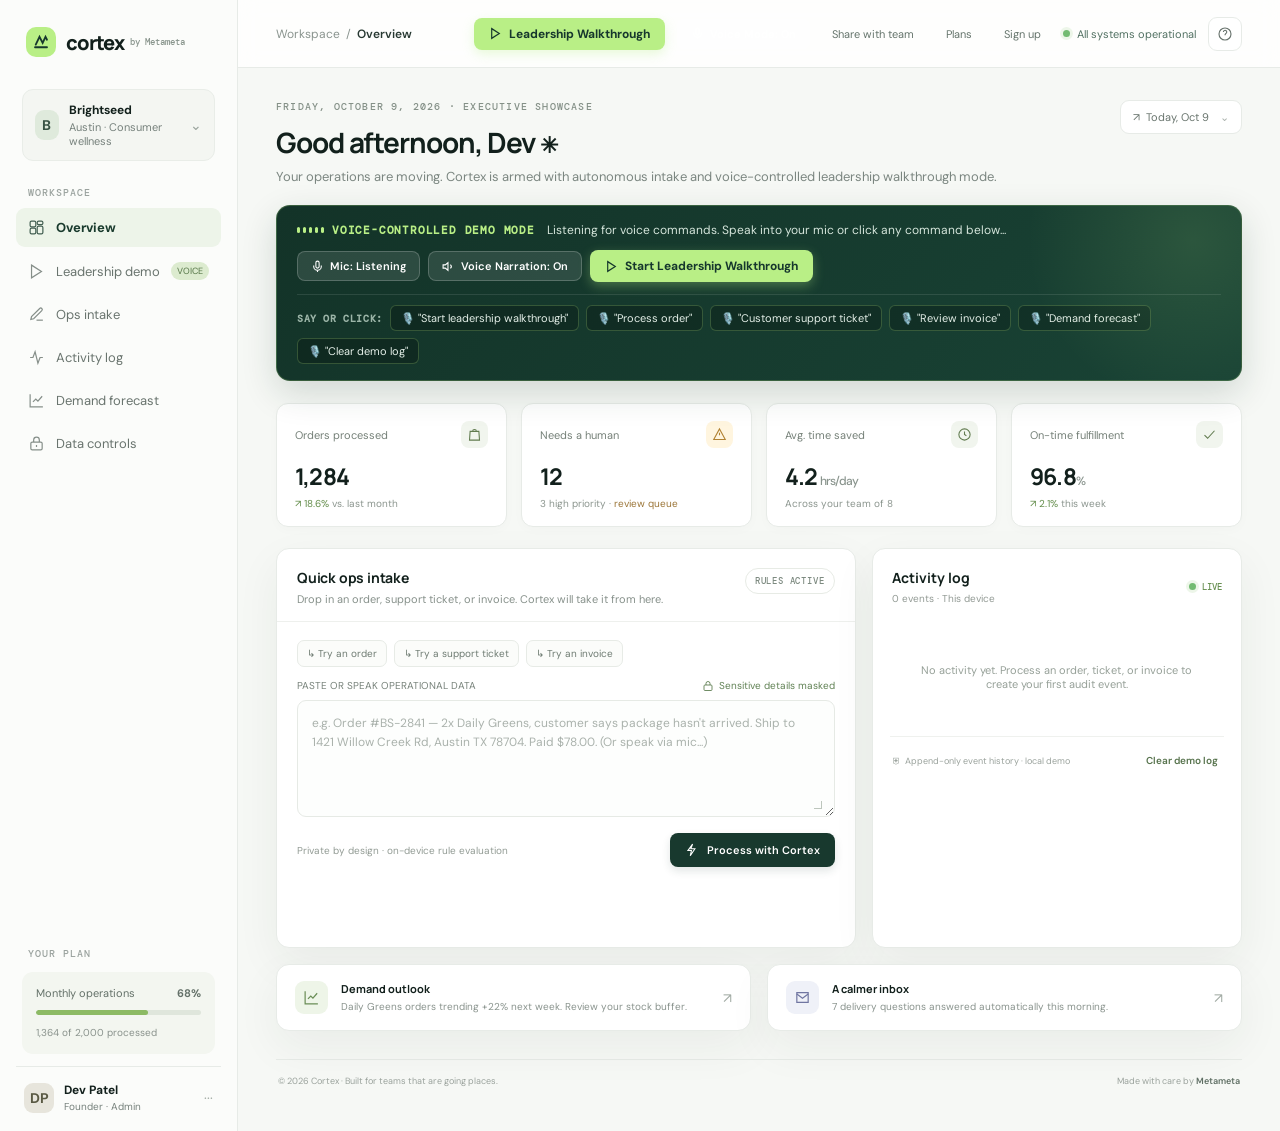
==== index.html @ 4bc5979d "Add voice-controlled demo mode and leadership walkthrough for showcase" ====
<!doctype html>
<html lang="en">
<head>
  <meta charset="utf-8"><meta name="viewport" content="width=device-width,initial-scale=1">
  <meta name="theme-color" content="#f5f7f4"><meta name="description" content="Cortex gives lean D2C teams a calmer way to triage orders and keep operations moving with autonomous AI triage and voice control.">
  <title>Cortex — Operations, in control</title>
  <style>
    @import url('https://fonts.googleapis.com/css2?family=DM+Mono:wght@400;500;600&family=DM+Sans:wght@400;500;600;700&family=Manrope:wght@400;500;600;700;800&display=swap');
    :root{--ink:#12201c;--muted:#76817c;--line:#e7ebe7;--paper:#f6f8f5;--white:#fff;--green:#b9ef86;--deep:#16372d;--mint:#e9f5e2;--amber:#fff3d7;--red:#fde7e4;--shadow:0 16px 45px rgba(29,52,40,.06)}
    *{box-sizing:border-box}body{margin:0;background:var(--paper);color:var(--ink);font-family:'DM Sans',sans-serif;font-size:14px}button,textarea,select,input{font:inherit}button{cursor:pointer}.shell{min-height:100vh;display:grid;grid-template-columns:238px 1fr}.sidebar{background:#fbfcfa;border-right:1px solid var(--line);padding:25px 16px 18px;display:flex;flex-direction:column}.brand{display:flex;align-items:center;gap:10px;padding:2px 10px 32px;font:800 20px Manrope,sans-serif;letter-spacing:-1px}.logo{width:30px;height:30px;border-radius:10px;background:var(--green);display:grid;place-items:center;color:var(--deep)}.logo svg{width:18px}.workspace{margin:0 6px 25px;padding:12px;background:#f4f6f2;border:1px solid #e9ede8;border-radius:11px;display:flex;gap:10px;align-items:center}.avatar{width:30px;height:30px;border-radius:9px;background:#dfeadc;color:#385344;display:grid;place-items:center;font-weight:700}.ws-name{font-weight:700;font-size:12px}.ws-sub{font-size:11px;color:var(--muted);margin-top:2px}.navlabel{font:500 10px 'DM Mono',monospace;letter-spacing:1px;color:#9aa29e;padding:0 12px;margin:0 0 9px}.nav{display:grid;gap:4px}.nav button{border:0;background:transparent;text-align:left;padding:11px 12px;border-radius:9px;color:#69746e;font-size:13px;display:flex;align-items:center;gap:11px;width:100%}.nav button:hover{background:#f3f7f0;color:#1e3d30}.nav button.active{background:#edf4e9;color:#193a2d;font-weight:700}.nav svg{width:17px;height:17px;opacity:.8}.sidebar-bottom{margin-top:auto}.usage{margin:12px 6px;padding:14px;background:#f3f6f0;border-radius:11px}.usage-top{display:flex;justify-content:space-between;font-size:11px;color:#647169}.meter{height:5px;background:#dfe6dc;border-radius:8px;margin:10px 0 7px;overflow:hidden}.meter i{display:block;width:68%;height:100%;background:#8cba64;border-radius:8px}.usage small{font-size:10px;color:#89928c}.profile{border-top:1px solid var(--line);padding:15px 8px 0;display:flex;gap:10px;align-items:center}.profile .avatar{background:#e7e5dc;color:#595943}.profile-name{font-size:12px;font-weight:700}.profile-role{font-size:10px;color:var(--muted);margin-top:2px}.main{min-width:0}.topbar{height:68px;background:rgba(255,255,255,.82);border-bottom:1px solid var(--line);display:flex;align-items:center;justify-content:space-between;padding:0 38px;position:sticky;top:0;z-index:20;backdrop-filter:blur(10px)}.crumb{font-size:12px;color:#8a948e}.crumb b{color:#283932;font-weight:600}.top-right{display:flex;align-items:center;gap:12px}.status{font-size:11px;color:#527162;display:flex;align-items:center;gap:7px}.dot{width:7px;height:7px;border-radius:10px;background:#73bb72;box-shadow:0 0 0 3px #edf6e9}.icon-btn{width:34px;height:34px;border:1px solid var(--line);border-radius:9px;background:#fff;color:#68736d;display:grid;place-items:center;padding:0}.icon-btn svg{width:16px}.content{max-width:1360px;margin:0 auto;padding:32px 38px 44px}.welcome{display:flex;align-items:flex-start;justify-content:space-between;gap:20px;margin-bottom:20px}.eyebrow{font:500 10px 'DM Mono',monospace;color:#849087;letter-spacing:1.2px;text-transform:uppercase;margin-bottom:10px}.welcome h1{font:700 28px Manrope,sans-serif;letter-spacing:-1.1px;margin:0 0 7px}.welcome p{color:#7b8680;margin:0;font-size:13px}.date-chip{background:white;border:1px solid var(--line);border-radius:9px;padding:9px 12px;color:#69756e;font-size:11px;white-space:nowrap}.stats{display:grid;grid-template-columns:repeat(4,1fr);gap:14px;margin-bottom:21px}.stat{padding:17px 18px 16px;background:white;border:1px solid var(--line);border-radius:12px;box-shadow:0 3px 12px rgba(28,49,37,.02);transition:all .3s}.stat-head{display:flex;justify-content:space-between;align-items:center;color:#758078;font-size:11px}.stat-icon{width:27px;height:27px;border-radius:8px;background:#f1f5ee;color:#617b4f;display:grid;place-items:center}.stat-icon svg{width:15px}.stat-value{font:700 23px Manrope,sans-serif;letter-spacing:-.8px;margin:12px 0 5px}.stat-note{font-size:10px;color:#8b958e}.up{color:#628c49}.workgrid{display:grid;grid-template-columns:minmax(0,1.22fr) minmax(320px,.78fr);gap:16px}.card{background:#fff;border:1px solid var(--line);border-radius:13px;box-shadow:var(--shadow);transition:all .3s}.card-head{padding:19px 20px 15px;display:flex;align-items:flex-start;justify-content:space-between;border-bottom:1px solid #eef0ed}.card-title{font:700 14px Manrope,sans-serif;letter-spacing:-.2px}.card-sub{font-size:11px;color:#87918b;margin-top:5px}.label{font:500 9px 'DM Mono',monospace;letter-spacing:.8px;color:#7d8a80;border:1px solid #e7ebe5;border-radius:20px;padding:6px 9px;text-transform:uppercase}.intake{padding:18px 20px 20px}.samples{display:flex;gap:7px;flex-wrap:wrap;margin-bottom:12px}.sample{border:1px solid #e7ebe6;background:#fbfcfa;border-radius:7px;padding:6px 9px;color:#6e7b72;font-size:10px;transition:all .15s}.sample:hover{border-color:#aac393;color:#31503a}.fieldtop{display:flex;justify-content:space-between;align-items:center;color:#77827a;font-size:10px;margin-bottom:8px}.privacy{display:flex;align-items:center;gap:5px;color:#608154}.privacy svg{width:12px}.textarea-wrap{position:relative}.textarea-wrap:after{content:'';position:absolute;bottom:12px;right:13px;width:7px;height:7px;border-right:1.5px solid #bdc6bd;border-bottom:1.5px solid #bdc6bd}.input{width:100%;resize:vertical;min-height:117px;border:1px solid #e6eae5;border-radius:9px;padding:13px 14px;line-height:1.6;font-size:12px;color:#314039;background:#fdfefd;outline:none}.input:focus{border-color:#9dbc84;box-shadow:0 0 0 3px rgba(174,207,145,.18)}.input::placeholder{color:#aab2ac}.actionrow{display:flex;align-items:center;justify-content:space-between;margin-top:12px;gap:10px;flex-wrap:wrap}.hint{font-size:10px;color:#929b94}.run{border:0;background:#18392e;color:white;padding:10px 15px;border-radius:8px;font-weight:600;font-size:11px;display:flex;align-items:center;gap:8px;box-shadow:0 4px 9px #18392e20;transition:all .15s}.run:hover{background:#245340;transform:translateY(-1px)}.run svg{width:14px}.result{border-top:1px solid #edf0ec;background:#fbfcfa;padding:15px 20px 18px;display:none}.result.show{display:block;animation:appear .2s ease}@keyframes appear{from{opacity:0;transform:translateY(3px)}to{opacity:1;transform:none}}.resulttop{display:flex;justify-content:space-between;align-items:center;margin-bottom:11px}.resultlabel{font:500 9px 'DM Mono',monospace;text-transform:uppercase;letter-spacing:1px;color:#78857b}.confidence{font-size:9px;color:#77847a}.confbar{display:inline-block;width:43px;height:4px;border-radius:4px;background:linear-gradient(90deg,#88bc65 90%,#e6ece2 90%);vertical-align:middle;margin-left:5px}.resultbox{border:1px solid #e4ebdf;background:white;border-radius:9px;padding:13px}.resultmain{display:flex;gap:9px;align-items:flex-start}.resulticon{width:27px;height:27px;flex:none;border-radius:8px;background:var(--mint);color:#507744;display:grid;place-items:center}.resulticon svg{width:15px}.resultname{font-size:12px;font-weight:700}.resultmeta{font-size:10px;color:#89928b;margin-top:3px}.next{font-size:11px;color:#3a4940;line-height:1.55;margin:11px 0 0;padding-top:10px;border-top:1px solid #eef0ec}.next b{color:#27382e}.redact{font:9px 'DM Mono',monospace;color:#758178;background:#f3f6f1;padding:4px 7px;border-radius:5px;margin-left:auto}.feed{min-height:400px}.feedtop{padding:19px 19px 13px;display:flex;align-items:center;justify-content:space-between}.feedtitle{font:700 14px Manrope,sans-serif}.feedmeta{font-size:10px;color:#929a94;margin-top:5px}.live{font:500 9px 'DM Mono',monospace;color:#699052;display:flex;align-items:center;gap:6px}.feedlist{padding:0 17px}.event{padding:13px 2px;display:flex;gap:11px;border-top:1px solid #eff1ee;align-items:flex-start}.event-ico{width:28px;height:28px;flex:none;display:grid;place-items:center;border-radius:8px;background:#f2f5ef;color:#697f5d}.event-ico svg{width:14px}.event-body{min-width:0;flex:1}.event-line{display:flex;justify-content:space-between;gap:8px}.event-name{font-size:11px;font-weight:600;color:#334139;white-space:nowrap;overflow:hidden;text-overflow:ellipsis}.event-time{font:9px 'DM Mono',monospace;color:#a0a8a1;white-space:nowrap}.event-detail{font-size:10px;color:#8a948d;margin-top:4px;line-height:1.45}.event-tag{display:inline-block;margin-top:6px;font:9px 'DM Mono',monospace;color:#63805a;background:#eef5e9;padding:4px 6px;border-radius:4px}.feedfoot{display:flex;justify-content:space-between;align-items:center;border-top:1px solid #eff1ee;margin:0 17px;padding:13px 2px;color:#9aa29c;font-size:9px}.viewall{border:0;background:none;color:#57734d;font-size:10px;font-weight:600;padding:4px}.empty{text-align:center;padding:45px 18px;color:#96a098;font-size:11px}.bottomrow{display:grid;grid-template-columns:1fr 1fr;gap:16px;margin-top:16px}.mini-card{padding:16px 18px;display:flex;align-items:center;gap:13px}.mini-icon{width:33px;height:33px;border-radius:9px;background:#eef5e8;color:#6a8d56;display:grid;place-items:center;flex:none}.mini-icon svg{width:17px}.mini-title{font:700 11px Manrope,sans-serif}.mini-desc{font-size:10px;color:#89938d;margin-top:4px;line-height:1.4}.mini-arrow{margin-left:auto;color:#a1aaa3}.mini-arrow svg{width:15px}.footer{margin-top:28px;border-top:1px solid #e7ebe7;padding:15px 2px 0;display:flex;justify-content:space-between;color:#9aa29c;font-size:9px}.footer strong{color:#5f6f64;font-weight:600}.toast{position:fixed;bottom:22px;right:24px;background:#17392e;color:white;padding:12px 16px;border-radius:9px;font-size:11px;box-shadow:0 9px 30px #172c2440;opacity:0;transform:translateY(8px);transition:.2s;pointer-events:none;z-index:99}.toast.on{opacity:1;transform:translateY(0)}
    .event-submitted{font-size:10px;color:#68766d;margin-top:5px;line-height:1.45;overflow-wrap:anywhere}.event-detail{margin-top:3px}
    
    /* Voice Mode & Leadership Walkthrough Styles */
    .voice-bar{background:linear-gradient(135deg,#133328 0%,#194335 100%);color:#fff;border-radius:14px;padding:16px 20px;margin-bottom:22px;display:flex;flex-direction:column;gap:12px;box-shadow:0 12px 35px rgba(19,51,40,.16);border:1px solid rgba(185,239,134,.22);position:relative;overflow:hidden}
    .voice-bar:after{content:'';position:absolute;top:0;right:0;width:240px;height:100%;background:radial-gradient(circle at 80% 20%,rgba(185,239,134,.12),transparent 70%);pointer-events:none}
    .voice-bar-top{display:flex;align-items:center;justify-content:space-between;flex-wrap:wrap;gap:12px}
    .voice-tag{display:inline-flex;align-items:center;gap:8px;font:700 11px 'DM Mono',monospace;letter-spacing:.8px;text-transform:uppercase;color:var(--green)}
    .voice-wave{display:inline-flex;align-items:center;gap:3px;height:16px}
    .voice-wave span{display:block;width:3px;height:6px;background:var(--green);border-radius:3px;transition:height .15s ease}
    .voice-wave.active span{animation:waveAnim .8s ease-in-out infinite alternate}
    .voice-wave.active span:nth-child(2){animation-delay:.15s}
    .voice-wave.active span:nth-child(3){animation-delay:.3s}
    .voice-wave.active span:nth-child(4){animation-delay:.45s}
    .voice-wave.active span:nth-child(5){animation-delay:.6s}
    @keyframes waveAnim{0%{height:4px}100%{height:16px}}
    .voice-status-line{font-size:12px;color:#d5e5db;display:flex;align-items:center;gap:10px}
    .voice-actions{display:flex;align-items:center;gap:8px;flex-wrap:wrap}
    .voice-btn{background:rgba(255,255,255,.11);color:#fff;border:1px solid rgba(255,255,255,.2);padding:7px 13px;border-radius:8px;font-size:11px;font-weight:600;display:inline-flex;align-items:center;gap:6px;transition:all .2s}
    .voice-btn:hover{background:rgba(255,255,255,.2)}
    .voice-btn.active{background:var(--green);color:var(--deep);border-color:var(--green);font-weight:700}
    .voice-btn-primary{background:var(--green);color:var(--deep);border:0;padding:8px 15px;border-radius:8px;font-size:12px;font-weight:700;display:inline-flex;align-items:center;gap:7px;box-shadow:0 4px 12px rgba(185,239,134,.32);transition:all .15s}
    .voice-btn-primary:hover{background:#a9e771;transform:translateY(-1px)}
    .voice-chips-row{display:flex;align-items:center;gap:7px;flex-wrap:wrap;padding-top:10px;border-top:1px solid rgba(255,255,255,.1)}
    .voice-chips-label{font:600 10px 'DM Mono',monospace;color:#9cb5a8;letter-spacing:.6px;text-transform:uppercase}
    .voice-chip{background:rgba(0,0,0,.22);border:1px solid rgba(185,239,134,.22);color:#e4efe8;font-size:11px;padding:5px 10px;border-radius:6px;display:inline-flex;align-items:center;gap:5px;transition:all .15s}
    .voice-chip:hover{background:rgba(185,239,134,.16);border-color:var(--green);color:#fff;transform:translateY(-1px)}
    
    /* Walkthrough HUD / Tour Player */
    .walkthrough-hud{position:fixed;top:18px;left:50%;transform:translateX(-50%);width:min(940px,calc(100vw - 32px));background:rgba(20,50,40,.96);backdrop-filter:blur(16px);color:white;border-radius:16px;border:1px solid rgba(185,239,134,.35);box-shadow:0 22px 65px rgba(10,28,22,.5);z-index:120;padding:16px 22px;display:none;animation:slideDown .28s cubic-bezier(.16,1,.3,1)}
    .walkthrough-hud.show{display:block}
    @keyframes slideDown{from{opacity:0;transform:translate(-50%,-16px)}to{opacity:1;transform:translate(-50%,0)}}
    .hud-top{display:flex;align-items:center;justify-content:space-between;gap:12px;margin-bottom:12px}
    .hud-title{font:800 14px Manrope,sans-serif;letter-spacing:-.3px;display:flex;align-items:center;gap:9px}
    .hud-pill{font:700 9px 'DM Mono',monospace;background:var(--green);color:var(--deep);padding:3px 8px;border-radius:12px;letter-spacing:.5px}
    .hud-steps{display:flex;gap:6px;align-items:center}
    .hud-step-dot{width:25px;height:25px;border-radius:50%;background:rgba(255,255,255,.12);color:#c4d4ca;font:700 10px 'DM Mono',monospace;display:grid;place-items:center;border:1px solid transparent;transition:all .2s}
    .hud-step-dot.active{background:var(--green);color:var(--deep);box-shadow:0 0 10px rgba(185,239,134,.6)}
    .hud-step-dot.done{background:rgba(185,239,134,.25);color:var(--green)}
    .hud-caption-box{background:rgba(0,0,0,.26);border:1px solid rgba(255,255,255,.1);border-radius:10px;padding:12px 16px;margin-bottom:12px}
    .hud-step-name{font:700 11px 'DM Mono',monospace;color:var(--green);margin-bottom:5px;text-transform:uppercase;letter-spacing:.7px}
    .hud-caption-text{font-size:13px;line-height:1.6;color:#f2f7f3}
    .hud-bottom{display:flex;align-items:center;justify-content:space-between;gap:12px;flex-wrap:wrap}
    .hud-controls{display:flex;gap:8px}
    .highlight-pulse{outline:3px solid #88bc65 !important;box-shadow:0 0 25px rgba(136,188,101,.48) !important;transform:scale(1.008);transition:all .3s ease}

    @media(max-width:1000px){.shell{grid-template-columns:205px 1fr}.content{padding:28px 23px}.topbar{padding:0 23px}.workgrid{grid-template-columns:1fr}.feed{min-height:0}.feedlist{display:grid;grid-template-columns:1fr 1fr}.event:nth-child(2){border-top:1px solid #eff1ee}.stats{grid-template-columns:repeat(2,1fr)}}
    @media(max-width:680px){.shell{display:block}.sidebar{height:58px;position:sticky;top:0;z-index:15;padding:0 16px;flex-direction:row;align-items:center;border-right:0;border-bottom:1px solid var(--line)}.brand{padding:0;font-size:18px}.logo{width:27px;height:27px}.workspace,.navlabel,.nav,.sidebar-bottom{display:none}.topbar{height:auto;min-height:49px;padding:8px 16px;position:static;flex-wrap:wrap;gap:8px}.status{font-size:10px}.content{padding:20px 16px 30px}.welcome{display:block;margin-bottom:18px}.welcome h1{font-size:24px}.date-chip{display:inline-block;margin-top:12px}.stats{gap:9px}.stat{padding:13px}.stat-value{font-size:20px}.workgrid{gap:12px}.card-head{padding:16px}.intake{padding:15px 16px}.result{padding:14px 16px}.feedlist{display:block}.bottomrow{grid-template-columns:1fr;gap:10px}.footer{font-size:8px}.footer span:last-child{display:inline}.voice-actions{width:100%}.voice-btn-primary{width:100%;justify-content:center}.hud-steps{display:none}}
  
    .brand-by{font:500 9px 'DM Mono',monospace;letter-spacing:0;color:#89958d;margin-left:-4px;align-self:center}.navlink{color:#65746b;text-decoration:none;font-size:11px;padding:8px 10px;border-radius:7px}.navlink:hover{background:#f0f4ed;color:#244632}.route-page{min-height:100vh;background:radial-gradient(ellipse at 82% 8%,#e8f3df 0,transparent 33%),var(--paper);padding:26px 22px 40px}.route-nav{max-width:1080px;margin:0 auto;display:flex;align-items:center;justify-content:space-between}.route-logo{font:800 20px Manrope,sans-serif;letter-spacing:-1px;color:#14221c;text-decoration:none;display:flex;align-items:center;gap:9px}.route-logo .logo{width:29px;height:29px}.route-logo small{font:500 9px 'DM Mono',monospace;letter-spacing:0;color:#78847c;margin-left:2px}.route-links{display:flex;align-items:center;gap:7px}.route-wrap{max-width:950px;margin:68px auto 0}.route-kicker{font:500 10px 'DM Mono',monospace;letter-spacing:1.3px;color:#6e8d60;text-transform:uppercase}.route-h1{font:800 clamp(32px,5vw,48px) Manrope,sans-serif;letter-spacing:-2px;line-height:1.08;margin:14px 0 12px}.route-intro{color:#6d7b72;font-size:15px;line-height:1.6;max-width:620px}.price-grid{display:grid;grid-template-columns:minmax(280px,440px) 1fr;gap:22px;align-items:stretch;margin-top:36px}.price-card{background:#fff;border:1px solid #dfe7db;border-radius:16px;padding:25px;box-shadow:0 18px 50px #243d2a0d;position:relative;overflow:hidden}.price-card:before{content:'';position:absolute;top:0;left:0;right:0;height:4px;background:#a9d77c}.price-label{font:500 10px 'DM Mono',monospace;color:#71816e;letter-spacing:1px;text-transform:uppercase}.price-amount{font:800 45px Manrope,sans-serif;letter-spacing:-2.2px;margin:14px 0 1px}.price-amount span{font:500 14px 'DM Sans',sans-serif;color:#78847d;letter-spacing:0}.price-caption{font-size:11px;color:#87938a}.price-cta{display:block;text-align:center;background:#17392e;color:white;text-decoration:none;border-radius:9px;padding:12px 15px;margin-top:20px;font-weight:700;font-size:12px}.price-cta:hover{background:#275540}.feature-list{list-style:none;padding:17px 0 0;margin:17px 0 0;border-top:1px solid #edf0eb;display:grid;gap:12px}.feature-list li{font-size:12px;color:#526158;display:flex;gap:9px;align-items:flex-start}.check{color:#64914e;font-weight:700}.price-side{border:1px solid #e6ebe4;background:#f9fbf7;border-radius:15px;padding:23px;display:flex;flex-direction:column;justify-content:center}.price-side h2{font:700 17px Manrope,sans-serif;margin:0 0 8px}.price-side p{font-size:12px;color:#748178;line-height:1.65;margin:0}.price-side .trust{margin-top:19px;padding-top:16px;border-top:1px solid #e6ece3;font:10px 'DM Mono',monospace;color:#6e8469}.route-foot{max-width:950px;margin:54px auto 0;border-top:1px solid #e4eae2;padding-top:15px;display:flex;justify-content:space-between;font-size:10px;color:#87938b}.signup-wrap{max-width:500px;margin:52px auto 0}.signup-card{background:white;border:1px solid #e2e9df;border-radius:16px;padding:27px;box-shadow:0 18px 50px #243d2a0d}.signup-card h1{font:800 29px Manrope,sans-serif;letter-spacing:-1.3px;margin:11px 0 7px}.signup-copy{font-size:12px;color:#7a867e;line-height:1.55;margin:0 0 20px}.signup-plan{background:#f3f7ef;border:1px solid #e4eddb;padding:11px 13px;border-radius:9px;display:flex;justify-content:space-between;align-items:center;font-size:11px;margin-bottom:18px}.signup-plan strong{font:700 12px Manrope,sans-serif}.form-field{display:grid;gap:6px;margin:12px 0}.form-field label{font-size:10px;color:#617068;font-weight:700}.form-field input{width:100%;height:41px;border:1px solid #dfe6dc;border-radius:8px;padding:0 11px;font:12px 'DM Sans',sans-serif;outline:none}.form-field input:focus{border-color:#9fbd87;box-shadow:0 0 0 3px #eaf4e3}.signup-submit{width:100%;border:0;background:#17392e;color:white;border-radius:9px;padding:12px;font-size:12px;font-weight:700;margin-top:8px}.signup-submit:hover{background:#28543f}.fineprint{font-size:9px;color:#949d96;text-align:center;line-height:1.5;margin:12px 4px 0}.success-box{display:none;border:1px solid #dcebd4;background:#f5faf1;padding:17px;border-radius:11px;margin-top:19px}.success-box.show{display:block}.success-title{font:700 15px Manrope,sans-serif;color:#294b31}.success-copy{font-size:11px;color:#627462;line-height:1.55;margin:7px 0 12px}.success-go{display:inline-block;text-decoration:none;background:#17392e;color:#fff;padding:9px 12px;border-radius:7px;font-size:10px;font-weight:700}.signup-form.hidden{display:none}.signup-back{display:block;text-align:center;color:#6d7c71;font-size:10px;margin-top:15px;text-decoration:none}.route-error{font-size:10px;color:#a33;background:#fff0ed;padding:8px;border-radius:7px;display:none;margin-top:9px}
    @media(max-width:680px){.price-grid{grid-template-columns:1fr}.route-wrap{margin-top:38px}.route-nav{flex-wrap:wrap;gap:14px}.route-links{flex-wrap:wrap}.route-foot{gap:14px;flex-wrap:wrap}.footer span:last-child{display:inline}.topbar{height:auto;min-height:49px;flex-wrap:wrap;gap:5px;padding:8px 17px}.top-right{flex-wrap:wrap;gap:3px}}
   .share-actions{display:flex;align-items:center;gap:12px;flex-wrap:wrap}.share-actions .price-cta{margin-top:12px}.share-actions button{margin-top:12px;padding:12px}.team-grid{display:grid;grid-template-columns:repeat(3,1fr);gap:14px;margin-top:30px}.form-field select{font:12px 'DM Sans',sans-serif;min-height:42px;border:1px solid #dfe6dc;border-radius:8px;background:#fff;padding:10px;color:#314039;width:100%}#teamBrief{min-height:205px;margin-top:12px;line-height:1.6}@media(max-width:680px){.team-grid{grid-template-columns:1fr}}
  </style>
</head>
<body>
<div class="shell">
  <aside class="sidebar">
    <div class="brand"><span class="logo"><svg viewBox="0 0 24 24" fill="none" stroke="currentColor" stroke-width="2.4" stroke-linecap="round"><path d="M5 15.5 10 5l4.2 8.2L18 5l2 4"/><path d="M4 19h16"/></svg></span>cortex<span class="brand-by">by Metameta</span></div>
    <div class="workspace"><div class="avatar">B</div><div><div class="ws-name">Brightseed</div><div class="ws-sub">Austin · Consumer wellness</div></div><span style="margin-left:auto;color:#9aa49d">⌄</span></div>
    <div class="navlabel">WORKSPACE</div>
    <nav class="nav">
      <button class="active" type="button"><svg viewBox="0 0 24 24" fill="none" stroke="currentColor" stroke-width="1.7"><rect x="3" y="3" width="8" height="8" rx="2"/><rect x="13" y="3" width="8" height="5" rx="2"/><rect x="13" y="10" width="8" height="11" rx="2"/><rect x="3" y="13" width="8" height="8" rx="2"/></svg>Overview</button>
      <button type="button" id="sidebarTourBtn"><svg viewBox="0 0 24 24" fill="none" stroke="currentColor" stroke-width="1.7"><polygon points="5 3 19 12 5 21 5 3"/></svg>Leadership demo <span style="margin-left:auto;background:#dcebcf;color:#557647;border-radius:9px;padding:3px 6px;font-size:9px">VOICE</span></button>
      <button type="button" data-scroll="intake"><svg viewBox="0 0 24 24" fill="none" stroke="currentColor" stroke-width="1.7"><path d="M12 20h9"/><path d="M16.5 3.5a2.1 2.1 0 0 1 3 3L8 18l-4 1 1-4Z"/></svg>Ops intake</button>
      <button type="button" data-scroll="activity"><svg viewBox="0 0 24 24" fill="none" stroke="currentColor" stroke-width="1.7"><path d="M3 12h4l3-8 4 16 3-8h4"/></svg>Activity log</button>
      <button type="button" id="forecastBtn"><svg viewBox="0 0 24 24" fill="none" stroke="currentColor" stroke-width="1.7"><path d="M3 3v18h18"/><path d="m7 14 4-4 3 3 6-7"/></svg>Demand forecast</button>
      <button type="button" id="privacyBtn"><svg viewBox="0 0 24 24" fill="none" stroke="currentColor" stroke-width="1.7"><rect x="4" y="10" width="16" height="11" rx="2"/><path d="M8 10V7a4 4 0 1 1 8 0v3m-4 4v3"/></svg>Data controls</button>
    </nav>
    <div class="sidebar-bottom"><div class="navlabel">YOUR PLAN</div><div class="usage"><div class="usage-top"><span>Monthly operations</span><b>68%</b></div><div class="meter"><i></i></div><small>1,364 of 2,000 processed</small></div><div class="profile"><div class="avatar">DP</div><div><div class="profile-name">Dev Patel</div><div class="profile-role">Founder · Admin</div></div><span style="margin-left:auto;color:#a1aaa3">···</span></div></div>
  </aside>
  <main class="main">
    <header class="topbar">
      <div class="crumb">Workspace&nbsp; / &nbsp;<b>Overview</b></div>
      <div class="top-right">
        <button class="voice-btn-primary" id="topbarWalkthroughBtn" type="button">
          <svg viewBox="0 0 24 24" fill="none" stroke="currentColor" stroke-width="2.2" style="width:13px;height:13px"><polygon points="5 3 19 12 5 21 5 3"/></svg>
          Leadership Walkthrough
        </button>
        <button class="voice-btn" id="voiceToggleBtn" type="button" title="Toggle voice-controlled demo mode">
          <svg viewBox="0 0 24 24" fill="none" stroke="currentColor" stroke-width="2" style="width:13px;height:13px"><path d="M12 2a3 3 0 0 0-3 3v7a3 3 0 0 0 6 0V5a3 3 0 0 0-3-3Z"/><path d="M19 10v2a7 7 0 0 1-14 0v-2"/><line x1="12" y1="19" x2="12" y2="22"/></svg>
          <span id="voiceToggleLabel">Voice Mode: On</span>
        </button>
        <a class="navlink" href="/share">Share with team</a>
        <a class="navlink" href="/plans">Plans</a>
        <a class="navlink" href="/signup">Sign up</a>
        <div class="status"><span class="dot"></span>All systems operational</div>
        <button class="icon-btn" id="helpBtn" aria-label="Help"><svg viewBox="0 0 24 24" fill="none" stroke="currentColor" stroke-width="1.7"><circle cx="12" cy="12" r="9"/><path d="M9.6 9a2.5 2.5 0 1 1 4.3 1.7c-1.2 1.1-1.9 1.5-1.9 3m0 3h.01"/></svg></button>
      </div>
    </header>

    <section class="content">
      <div class="welcome">
        <div>
          <div class="eyebrow">FRIDAY, OCTOBER 9, 2026 · EXECUTIVE SHOWCASE</div>
          <h1>Good afternoon, Dev <span style="font-size:22px">✳</span></h1>
          <p>Your operations are moving. Cortex is armed with autonomous intake and voice-controlled leadership walkthrough mode.</p>
        </div>
        <div class="date-chip">↗ &nbsp;Today, Oct 9 <span style="color:#aab2ac;margin-left:8px">⌄</span></div>
      </div>

      <!-- Voice Control & Leadership Walkthrough Hub -->
      <section class="voice-bar" id="voiceBar">
        <div class="voice-bar-top">
          <div style="display:flex;align-items:center;gap:12px;flex-wrap:wrap">
            <div class="voice-tag">
              <span class="voice-wave active" id="voiceWave"><span></span><span></span><span></span><span></span><span></span></span>
              <span id="voiceStatusBadge">Voice-Controlled Demo Mode</span>
            </div>
            <div class="voice-status-line" id="voiceStatusLine">Listening for voice commands. Speak into your mic or click any command below...</div>
          </div>
          <div class="voice-actions">
            <button class="voice-btn" id="micToggleBtn" type="button">
              <svg viewBox="0 0 24 24" fill="none" stroke="currentColor" stroke-width="2" style="width:13px;height:13px"><path d="M12 2a3 3 0 0 0-3 3v7a3 3 0 0 0 6 0V5a3 3 0 0 0-3-3Z"/><path d="M19 10v2a7 7 0 0 1-14 0v-2"/><line x1="12" y1="19" x2="12" y2="22"/></svg>
              <span id="micLabel">Mic: Listening</span>
            </button>
            <button class="voice-btn" id="soundToggleBtn" type="button">
              <svg viewBox="0 0 24 24" fill="none" stroke="currentColor" stroke-width="2" style="width:13px;height:13px"><polygon points="11 5 6 9 2 9 2 15 6 15 11 19 11 5"/><path d="M15.54 8.46a5 5 0 0 1 0 7.07"/></svg>
              <span id="soundLabel">Voice Narration: On</span>
            </button>
            <button class="voice-btn-primary" id="launchTourBtn" type="button">
              <svg viewBox="0 0 24 24" fill="none" stroke="currentColor" stroke-width="2.2" style="width:13px;height:13px"><polygon points="5 3 19 12 5 21 5 3"/></svg>
              Start Leadership Walkthrough
            </button>
          </div>
        </div>
        <div class="voice-chips-row">
          <span class="voice-chips-label">Say or click:</span>
          <button class="voice-chip" data-vcmd="walkthrough" type="button">🎙️ "Start leadership walkthrough"</button>
          <button class="voice-chip" data-vcmd="order" type="button">🎙️ "Process order"</button>
          <button class="voice-chip" data-vcmd="support" type="button">🎙️ "Customer support ticket"</button>
          <button class="voice-chip" data-vcmd="invoice" type="button">🎙️ "Review invoice"</button>
          <button class="voice-chip" data-vcmd="forecast" type="button">🎙️ "Demand forecast"</button>
          <button class="voice-chip" data-vcmd="clear" type="button">🎙️ "Clear demo log"</button>
        </div>
      </section>

      <div class="stats" id="statsRow">
        <div class="stat"><div class="stat-head">Orders processed <span class="stat-icon"><svg viewBox="0 0 24 24" fill="none" stroke="currentColor" stroke-width="1.7"><path d="M5 7h14l1 14H4L5 7Z"/><path d="M9 7a3 3 0 0 1 6 0"/></svg></span></div><div class="stat-value" id="ordersStat">1,284</div><div class="stat-note"><span class="up">↗ 18.6%</span> vs. last month</div></div>
        <div class="stat"><div class="stat-head">Needs a human <span class="stat-icon" style="background:#fff5df;color:#b18232"><svg viewBox="0 0 24 24" fill="none" stroke="currentColor" stroke-width="1.7"><path d="M12 3 2.8 20h18.4L12 3Z"/><path d="M12 9v4m0 3h.01"/></svg></span></div><div class="stat-value" id="reviewStat">12</div><div class="stat-note">3 high priority · <span style="color:#9b7537">review queue</span></div></div>
        <div class="stat"><div class="stat-head">Avg. time saved <span class="stat-icon"><svg viewBox="0 0 24 24" fill="none" stroke="currentColor" stroke-width="1.7"><circle cx="12" cy="12" r="9"/><path d="M12 7v5l3 2"/></svg></span></div><div class="stat-value">4.2<span style="font:500 12px 'DM Sans';color:#89948d"> hrs/day</span></div><div class="stat-note">Across your team of 8</div></div>
        <div class="stat"><div class="stat-head">On-time fulfillment <span class="stat-icon"><svg viewBox="0 0 24 24" fill="none" stroke="currentColor" stroke-width="1.7"><path d="m4 13 5 5L20 6"/></svg></span></div><div class="stat-value">96.8<span style="font:500 12px 'DM Sans';color:#89948d">%</span></div><div class="stat-note"><span class="up">↗ 2.1%</span> this week</div></div>
      </div>

      <div class="workgrid">
        <section class="card" id="intake">
          <div class="card-head"><div><div class="card-title">Quick ops intake</div><div class="card-sub">Drop in an order, support ticket, or invoice. Cortex will take it from here.</div></div><span class="label">RULES ACTIVE</span></div>
          <div class="intake">
            <div class="samples"><button class="sample" data-sample="order">↳ Try an order</button><button class="sample" data-sample="support">↳ Try a support ticket</button><button class="sample" data-sample="invoice">↳ Try an invoice</button></div>
            <div class="fieldtop"><label for="opsText">PASTE OR SPEAK OPERATIONAL DATA</label><span class="privacy"><svg viewBox="0 0 24 24" fill="none" stroke="currentColor" stroke-width="1.8"><rect x="4" y="10" width="16" height="11" rx="2"/><path d="M8 10V7a4 4 0 1 1 8 0v3"/></svg> Sensitive details masked</span></div>
            <div class="textarea-wrap"><textarea id="opsText" class="input" aria-label="Operational data to process" placeholder="e.g. Order #BS-2841 — 2x Daily Greens, customer says package hasn't arrived. Ship to 1421 Willow Creek Rd, Austin TX 78704. Paid $78.00. (Or speak via mic...)"></textarea></div>
            <div class="actionrow"><span class="hint">Private by design · on-device rule evaluation</span><button class="run" id="processBtn"><svg viewBox="0 0 24 24" fill="none" stroke="currentColor" stroke-width="1.8"><path d="m13 2-3 8h7L9 22l2-9H5l8-11Z"/></svg>Process with Cortex</button></div>
          </div>
          <div class="result" id="result" aria-live="polite"></div>
        </section>
        <section class="card feed" id="activity">
          <div class="feedtop"><div><div class="feedtitle">Activity log</div><div class="feedmeta"><span id="eventCount">3 events</span> · This device</div></div><div class="live"><span class="dot"></span>LIVE</div></div>
          <div class="feedlist" id="feedList"></div>
          <div class="feedfoot"><span>⛨ &nbsp;Append-only event history · local demo</span><button class="viewall" id="clearBtn">Clear demo log</button></div>
        </section>
      </div>

      <div class="bottomrow">
        <div class="card mini-card" id="demandCard"><div class="mini-icon"><svg viewBox="0 0 24 24" fill="none" stroke="currentColor" stroke-width="1.7"><path d="M3 3v18h18"/><path d="m7 14 4-4 3 3 6-7"/></svg></div><div><div class="mini-title">Demand outlook</div><div class="mini-desc">Daily Greens orders trending +22% next week. Review your stock buffer.</div></div><span class="mini-arrow">↗</span></div>
        <div class="card mini-card"><div class="mini-icon" style="background:#eff1f8;color:#7076a1"><svg viewBox="0 0 24 24" fill="none" stroke="currentColor" stroke-width="1.7"><path d="M4 5h16v14H4z"/><path d="m4 7 8 6 8-6"/></svg></div><div><div class="mini-title">A calmer inbox</div><div class="mini-desc">7 delivery questions answered automatically this morning.</div></div><span class="mini-arrow">↗</span></div>
      </div>

      <footer class="footer"><span>© 2026 Cortex · Built for teams that are going places.</span><span>Made with care by <strong>Metameta</strong></span></footer>
    </section>
  </main>
</div>

<!-- Leadership Walkthrough Player HUD -->
<aside class="walkthrough-hud" id="walkthroughHud" role="dialog" aria-label="Leadership Walkthrough">
  <div class="hud-top">
    <div class="hud-title">
      <span class="logo" style="width:22px;height:22px;border-radius:6px"><svg viewBox="0 0 24 24" fill="none" stroke="currentColor" stroke-width="2.4" style="width:13px"><path d="M5 15.5 10 5l4.2 8.2L18 5l2 4"/><path d="M4 19h16"/></svg></span>
      Cortex Executive Walkthrough
      <span class="hud-pill" id="hudStepBadge">Step 1 of 5</span>
    </div>
    <div class="hud-steps">
      <button class="hud-step-dot active" data-step="1" type="button">1</button>
      <button class="hud-step-dot" data-step="2" type="button">2</button>
      <button class="hud-step-dot" data-step="3" type="button">3</button>
      <button class="hud-step-dot" data-step="4" type="button">4</button>
      <button class="hud-step-dot" data-step="5" type="button">5</button>
    </div>
    <button class="icon-btn" id="closeHudBtn" style="width:28px;height:28px;background:rgba(255,255,255,0.15);border:0;color:#fff" aria-label="Close walkthrough">✕</button>
  </div>
  <div class="hud-caption-box">
    <div class="hud-step-name" id="hudStepName">1. Executive Overview & Impact</div>
    <div class="hud-caption-text" id="hudCaptionText">Welcome to Cortex. We empower lean D2C teams to run mission-critical operations with autonomous AI triage.</div>
  </div>
  <div class="hud-bottom">
    <div style="display:flex;align-items:center;gap:10px">
      <div class="voice-wave active" id="hudWave"><span></span><span></span><span></span><span></span><span></span></div>
      <span style="font-size:11px;color:#c0d5c8" id="hudSpeakingStatus">Cortex AI Narrating...</span>
    </div>
    <div class="hud-controls">
      <button class="voice-btn" id="hudPrevBtn" type="button">◀ Back</button>
      <button class="voice-btn" id="hudPlayPauseBtn" type="button">⏸ Pause</button>
      <button class="voice-btn-primary" id="hudNextBtn" type="button">Next Step ▶</button>
    </div>
  </div>
</aside>

<div class="toast" id="toast" role="status"></div>

<script>
(()=>{
 const route=location.pathname.replace(/\/+$/,'')||'/';
 if(['/pricing','/plans','/signup','/share'].includes(route)){
   const logo='<a class="route-logo" href="/"><span class="logo"><svg viewBox="0 0 24 24" fill="none" stroke="currentColor" stroke-width="2.4" stroke-linecap="round"><path d="M5 15.5 10 5l4.2 8.2L18 5l2 4"/><path d="M4 19h16"/></svg></span>Cortex <small>by Metameta</small></a>';
   const nav='<header class="route-nav">'+logo+'<nav class="route-links"><a class="navlink" href="/">Dashboard</a><a class="navlink" href="/?walkthrough=1">Voice Walkthrough</a><a class="navlink" href="/share">Share with team</a><a class="navlink" href="/plans">Plans</a><a class="price-cta" style="margin:0;padding:9px 12px" href="/signup">Create account</a></nav></header>';
   const foot='<footer class="route-foot"><span>© 2026 Cortex · Operations made calmer.</span><span>Built by <strong>Metameta</strong></span></footer>';
   if(route==='/share'){
     document.title='Explore Cortex with your team · Metameta';
     document.body.innerHTML=`<main class="route-page">${nav}<section class="route-wrap"><div class="route-kicker">FOR YOUR NEXT TEAM CONVERSATION</div><h1 class="route-h1">Give your team something<br>concrete to try.</h1><p class="route-intro">Turn a messy order, customer question, or invoice into a clear category, a next step, and a timestamped record. Featuring our hands-free Voice-Controlled Demo Mode for leadership walkthroughs.</p><div class="share-actions"><a class="price-cta" id="teamDemo" href="/?demo=order">Try the 60-second demo →</a><a class="voice-btn-primary" style="margin-top:12px;text-decoration:none" href="/?walkthrough=1">🎙️ Run Leadership Voice Demo →</a><button class="sample" id="copyTeamLink" type="button">Copy team link</button></div><p class="card-sub">No sign-up or buying commitment needed. Sample workflows run on-device in your browser.</p><div class="team-grid"><article class="price-side"><h2>Operations</h2><p>Try a new order. See suggested fulfillment steps and automatic on-device address masking.</p></article><article class="price-side"><h2>Customer support</h2><p>Try a delivery question or cancellation. See policy check flags and human review escalation.</p></article><article class="price-side"><h2>Leadership Walkthrough</h2><p>Hands-free voice control and audio narration walking through enterprise ROI and spend controls.</p></article></div><div class="price-grid"><article class="price-card"><div class="price-label">Make it relevant to your team</div><h2 style="font-size:19px">Two questions to start</h2><div class="form-field"><label for="teamAudience">Who would this need to resonate with first?</label><select id="teamAudience"><option value="unsure">Not sure yet</option><option value="operations">Operations / fulfillment</option><option value="support">Customer support</option><option value="finance">Finance</option><option value="founder">Founder / leadership (Voice demo)</option></select></div><div class="form-field"><label for="teamWorkflow">Which recurring task would be most useful to try?</label><select id="teamWorkflow"><option value="order">Order triage</option><option value="support">Support ticket routing</option><option value="invoice">Invoice review</option><option value="leadership">Voice-controlled leadership walkthrough</option></select></div><p class="card-sub">Your choices tailor the demo link. You can share it without an email introduction or a sales call.</p></article><aside class="price-side"><h2>A note you can forward</h2><textarea class="input" id="teamBrief" readonly aria-label="Team introduction to copy"></textarea><button class="sample" id="copyTeamBrief" style="margin-top:10px" type="button">Copy introduction and link</button><p id="copyStatus" role="status" aria-live="polite" class="card-sub"></p></aside></div><div class="price-side" style="margin-top:22px"><h2>A useful next step</h2><p>Ask one teammate or executive to try a representative item or run the voice walkthrough. Starter is $99/month with 2,000 operations and 10 seats.</p><p style="margin-top:10px"><a href="/plans">See the plan</a> or <a href="/signup">create a demo account</a> when you are ready.</p></div><p class="card-sub" style="margin-top:18px">This demo uses rules and local browser storage. It does not connect to external systems without configuration.</p></section>${foot}</main>`;
     const audience=document.getElementById('teamAudience'),workflow=document.getElementById('teamWorkflow'),brief=document.getElementById('teamBrief'),status=document.getElementById('copyStatus');
     const query=new URLSearchParams(location.search);
     if(['unsure','operations','support','finance','founder'].includes(query.get('audience')))audience.value=query.get('audience');
     if(['order','support','invoice','leadership'].includes(query.get('sample')))workflow.value=query.get('sample');
     let shareUrl='';
     function updateBrief(){
       const isLead = audience.value==='founder' || workflow.value==='leadership';
       const who={unsure:'our team',operations:'our operations team',support:'our support team',finance:'our finance team',founder:'our leadership team'}[audience.value]||'our team';
       const task={order:'order triage',support:'support ticket routing',invoice:'invoice review',leadership:'the voice-controlled leadership walkthrough'}[workflow.value]||'order triage';
       shareUrl = location.origin + (isLead ? '/?walkthrough=1' : ('/share?audience='+encodeURIComponent(audience.value)+'&sample='+encodeURIComponent(workflow.value)));
       document.getElementById('teamDemo').href = isLead ? '/?walkthrough=1' : ('/?demo='+encodeURIComponent(workflow.value));
       brief.value = isLead ?
         `Hi team,\n\nI tested the Cortex showcase with the new Voice-Controlled Demo Mode built for our leadership walkthrough. It features hands-free voice command routing, PII masking, and real-time operations triage. Take a quick look here:\n\n${shareUrl}` :
         `I found a quick Cortex demo that might be useful for ${who}. It shows ${task}, a suggested next action, and an activity log. Could you try one example and tell me whether it would help with work we repeat today? No signup is needed to explore.\n\n${shareUrl}`;
       status.textContent='';
     }
     async function copy(text){try{await navigator.clipboard.writeText(text);status.textContent='Copied. Ready to share with your team.'}catch{brief.value=text;brief.focus();brief.select();status.textContent='Text selected. Press Ctrl+C or Command+C to copy.'}}
     audience.addEventListener('change',updateBrief);workflow.addEventListener('change',updateBrief);document.getElementById('copyTeamLink').addEventListener('click',()=>copy(shareUrl));document.getElementById('copyTeamBrief').addEventListener('click',()=>copy(brief.value));updateBrief();
   }else if(route==='/pricing'||route==='/plans'){
     document.title='Pricing · Cortex by Metameta';
     document.body.innerHTML='<main class="route-page">'+nav+'<section class="route-wrap"><div class="route-kicker">SIMPLE, PREDICTABLE PRICING</div><h1 class="route-h1">More orders. Same small team.</h1><p class="route-intro">Cortex keeps growing consumer brands on top of order triage, customer questions, and invoice busywork—without adding another operations hire.</p><div class="price-grid"><article class="price-card"><div class="price-label">Starter · for lean teams</div><div class="price-amount">$99<span> / month</span></div><div class="price-caption">Billed monthly · cancel any time</div><a class="price-cta" href="/signup">Start with Starter · $99/month</a><ul class="feature-list"><li><span class="check">✓</span>2,000 operations each month</li><li><span class="check">✓</span>Up to 10 team members</li><li><span class="check">✓</span>Voice-controlled demo & walkthrough mode</li><li><span class="check">✓</span>Order, support, and invoice triage</li><li><span class="check">✓</span>Suggested next actions and activity history</li><li><span class="check">✓</span>On-device PII detail masking</li></ul></article><aside class="price-side"><h2>One plan. No pricing maze.</h2><p>Start small, keep your team moving, and see every processed item in one place. Set up your workspace yourself in under a minute.</p><div class="trust">NO SETUP FEE &nbsp;·&nbsp; MONTH TO MONTH &nbsp;·&nbsp; TEAM OF 10</div></aside></div></section>'+foot+'</main>';
   }else{
     document.title='Create your account · Cortex by Metameta';
     document.body.innerHTML='<main class="route-page">'+nav+'<section class="signup-wrap"><article class="signup-card"><div class="route-kicker">STARTER · $99 / MONTH</div><h1>Create your workspace</h1><p class="signup-copy">Set up Cortex for your team. No card is needed to explore this demo.</p><div class="signup-plan"><span><strong>Starter</strong><br><span style="color:#7b897f">2,000 ops · up to 10 teammates</span></span><strong>$99/mo</strong></div><form class="signup-form" id="signupForm"><div class="form-field"><label for="signupName">YOUR NAME</label><input id="signupName" name="name" autocomplete="name" required placeholder="Dev Patel"></div><div class="form-field"><label for="signupEmail">WORK EMAIL</label><input id="signupEmail" name="email" type="email" autocomplete="email" required placeholder="you@company.com"></div><div class="form-field"><label for="signupCompany">COMPANY</label><input id="signupCompany" name="company" autocomplete="organization" required placeholder="Brightseed"></div><div class="form-field"><label for="signupPassword">PASSWORD</label><input id="signupPassword" name="password" type="password" autocomplete="new-password" minlength="8" required placeholder="At least 8 characters"></div><div class="route-error" id="signupError"></div><button class="signup-submit" type="submit">Create account</button><p class="fineprint">Demo signup saves a workspace profile in this browser; no payment is collected.</p></form><div class="success-box" id="signupSuccess" role="status" aria-live="polite"><div class="success-title">✓ Account created</div><div class="success-copy" id="successCopy">Your Cortex Starter workspace is ready.</div><a class="success-go" href="/">Open Cortex</a></div><a class="signup-back" href="/plans">← Back to plans</a></article></section>'+foot+'</main>';
     document.getElementById('signupForm').addEventListener('submit',e=>{e.preventDefault();const form=e.currentTarget;if(!form.reportValidity())return;const data=new FormData(form);const account={name:String(data.get('name')).trim(),email:String(data.get('email')).trim(),company:String(data.get('company')).trim(),plan:'Starter',price:'$99/month',createdAt:new Date().toISOString()};try{localStorage.setItem('cortex-demo-account',JSON.stringify(account))}catch{const error=document.getElementById('signupError');error.style.display='block';error.textContent='Browser storage is unavailable. Please enable it and try again.';return}document.getElementById('signupSuccess').classList.add('show');document.getElementById('successCopy').textContent='Your Cortex Starter account for '+account.company+' is created and saved in this browser. Registered email: '+account.email+'.';form.classList.add('hidden')});
   }
   return;
 }

 const samples={
   order:'Order #BS-2841 — 2x Daily Greens, customer says package hasn’t arrived. Ship to 1421 Willow Creek Rd, Austin TX 78704. Paid $78.00.',
   support:'Ticket #SUP-1092 — I started taking Daily Greens last week and my subscription renewed before I meant it to. Can you cancel the next shipment? Email: maya@example.com',
   invoice:'Invoice INV-883 — Lone Star Fulfillment, $2,450.00 due Oct 14, 2026. Please confirm receipt and route for approval.'
 };

 const $=s=>document.querySelector(s), textarea=$('#opsText'), result=$('#result'), feed=$('#feedList');
 let events=[]; try{events=JSON.parse(localStorage.getItem('cortex-demo-events')||'[]')}catch{}
 const icon=(kind)=>kind==='Support'?'<svg viewBox="0 0 24 24" fill="none" stroke="currentColor" stroke-width="1.8"><path d="M21 11.5a8.4 8.4 0 0 1-.9 3.8 8.5 8.5 0 0 1-7.6 4.7 8.4 8.4 0 0 1-3.8-.9L3 21l1.9-5.7a8.4 8.4 0 0 1-.9-3.8A8.5 8.5 0 0 1 8.7 3.9a8.4 8.4 0 0 1 3.8-.9h.5a8.5 8.5 0 0 1 8 8v.5Z"/></svg>':kind==='Invoice'?'<svg viewBox="0 0 24 24" fill="none" stroke="currentColor" stroke-width="1.8"><path d="M6 3h9l4 4v14H6z"/><path d="M14 3v5h5M9 13h7m-7 4h7"/></svg>':'<svg viewBox="0 0 24 24" fill="none" stroke="currentColor" stroke-width="1.8"><path d="M5 7h14l1 14H4L5 7Z"/><path d="M9 7a3 3 0 0 1 6 0"/></svg>';
 function timeLabel(ts){const d=new Date(ts),now=new Date(),mins=Math.max(0,Math.floor((now-d)/60000));if(mins<1)return'just now';if(mins<60)return mins+'m ago';return d.toLocaleTimeString([], {hour:'numeric',minute:'2-digit'})}
 
 function draw(){
   feed.innerHTML='';
   events.slice(0,6).forEach(e=>{
     const row=document.createElement('div');
     row.className='event';
     row.innerHTML=`<div class="event-ico">${icon(e.category)}</div><div class="event-body"><div class="event-line"><div class="event-name"></div><div class="event-time">${timeLabel(e.ts)}</div></div><div class="event-submitted"></div><div class="event-detail"></div><span class="event-tag">${e.category.toUpperCase()} · ${e.id}</span></div>`;
     row.querySelector('.event-name').textContent=e.title;
     row.querySelector('.event-submitted').textContent='Submitted: '+(e.desc||'Details not available for this earlier event');
     row.querySelector('.event-detail').textContent='Next: '+e.action;
     feed.append(row);
   });
   if(!events.length)feed.innerHTML='<div class="empty">No activity yet. Process an order, ticket, or invoice to create your first audit event.</div>';
   $('#eventCount').textContent=`${events.length} event${events.length===1?'':'s'}`;
   localStorage.setItem('cortex-demo-events',JSON.stringify(events));
 }

 function classify(text){
   const s=text.toLowerCase();
   let category='Order',title='Order · Fulfillment',action='Confirm inventory, then release this order to the pick-and-pack queue.',priority='Standard',needsHuman=false;
   if(/invoice|inv[- #]|\bdue\b|\$[\d,]+(?:\.\d\d)?\s*(?:due|net)/i.test(text)){
     category='Invoice';title='Invoice · Accounts payable';action='Match against the purchase order, then send to the founder for approval before the due date.';priority='Approval required';needsHuman=true;
   }else if(/ticket|refund|cancel|subscription|customer says|support|complaint|charged|where is my|haven.t arrived/i.test(text)){
     category='Support';title='Support · Customer care';action='Check the carrier scan and reply with the latest delivery status. Escalate if no scan update in 24 hours.';priority='Reply suggested';
     if(/refund|cancel|allerg|reaction|chargeback|medical|sick|hurt|urgent/i.test(s)){
       action='Pause the next shipment and route to a teammate for a policy check before replying.';priority='Human review';needsHuman=true;
     }
   }
   if(/address|apt\.?|unit\b|\bste\.?\b|zip|postal/i.test(s)){action='Verify the shipping address before label creation. '+action;priority='Address check'}
   if(/out of stock|backorder|inventory low|stockout/i.test(s)){action='Hold the shipment, check replenishment ETA, and notify the customer with a revised delivery date.';priority='Inventory risk';needsHuman=true}
   const match=text.match(/(?:\$|USD\s?)([\d,]+(?:\.\d{1,2})?)/i),amount=match?Number(match[1].replace(',','')):null;
   if(amount&&amount>=1000&&category==='Order'){priority='High value';action='Verify payment and stock, then ask a teammate to approve before fulfillment.';needsHuman=true}
   const clean=text.replace(/[A-Z0-9._%+-]+@[A-Z0-9.-]+\.[A-Z]{2,}/gi,'[email masked]').replace(/\b\d{1,6}\s+[\w.-]+(?:\s+[\w.-]+){0,3}\s(?:St|Street|Rd|Road|Ave|Avenue|Dr|Drive|Ln|Lane|Blvd|Boulevard)\b[^,.]*/gi,'[address masked]').replace(/\b(?:\+?1[-. ]?)?\(?\d{3}\)?[-. ]?\d{3}[-. ]?\d{4}\b/g,'[phone masked]');
   let desc=clean.trim().replace(/\s+/g,' ');if(desc.length>112)desc=desc.slice(0,109)+'…';
   return{category,title,action,priority,needsHuman,desc};
 }

 function process(silent){
   const raw=textarea.value.trim();
   if(!raw){textarea.focus();toast('Paste or speak an order, support ticket, or invoice first.');return null}
   const c=classify(raw);
   const event={id:'CX-'+Math.random().toString(36).slice(2,8).toUpperCase(),ts:new Date().toISOString(),category:c.category,title:c.title,action:c.action,desc:c.desc};
   events.unshift(event);
   draw();
   $('#reviewStat').textContent=String(Number($('#reviewStat').textContent)+(c.needsHuman?1:0));
   $('#ordersStat').textContent=(Number($('#ordersStat').textContent.replace(',',''))+1).toLocaleString();
   result.innerHTML=`<div class="resulttop"><span class="resultlabel">TRIAGE COMPLETE</span><span class="confidence">RULE MATCH <span class="confbar"></span></span></div><div class="resultbox"><div class="resultmain"><span class="resulticon">${icon(c.category)}</span><div><div class="resultname"></div><div class="resultmeta"></div></div><span class="redact">PII MASKED</span></div><div class="next"><b>Suggested next action</b><br><span></span></div></div>`;
   result.querySelector('.resultname').textContent=c.title;
   result.querySelector('.resultmeta').textContent=c.desc;
   result.querySelector('.next span').textContent=c.action;
   result.classList.add('show');
   if(!silent){result.scrollIntoView({behavior:'smooth',block:'nearest'});toast('Added to the activity log · '+event.id)}
   return {event, classification:c};
 }

 function toast(msg){
   const t=$('#toast');t.textContent=msg;t.classList.add('on');
   clearTimeout(window._toast);window._toast=setTimeout(()=>t.classList.remove('on'),2800);
 }

 /* ==========================================================================
    VOICE CONTROL ENGINE & SPEECH SYNTHESIS (LEADERSHIP WALKTHROUGH MODE)
    ========================================================================== */
 let voiceEnabled = true;
 let voiceNarration = true;
 let micListening = false;
 let speechRec = null;
 let isSpeaking = false;

 const SpeechRecClass = window.SpeechRecognition || window.webkitSpeechRecognition;

 function speak(text, onEnd){
   $('#hudCaptionText').textContent = text;
   if(!voiceNarration || !window.speechSynthesis){
     if(onEnd) setTimeout(onEnd, 3200);
     return;
   }
   window.speechSynthesis.cancel();
   const utter = new SpeechSynthesisUtterance(text);
   utter.rate = 1.05;
   utter.pitch = 1.0;
   const voices = window.speechSynthesis.getVoices();
   const chosen = voices.find(v => v.lang.startsWith('en') && (v.name.includes('Google') || v.name.includes('Samantha') || v.name.includes('Natural') || v.name.includes('Daniel') || v.name.includes('Karen')));
   if(chosen) utter.voice = chosen;
   
   isSpeaking = true;
   $('#voiceWave').classList.add('active');
   $('#hudWave').classList.add('active');
   $('#hudSpeakingStatus').textContent = 'Cortex AI Narrating...';

   utter.onend = () => {
     isSpeaking = false;
     $('#hudSpeakingStatus').textContent = 'Ready · Listening';
     if(onEnd) onEnd();
   };
   utter.onerror = () => {
     isSpeaking = false;
     $('#hudSpeakingStatus').textContent = 'Ready';
     if(onEnd) onEnd();
   };
   window.speechSynthesis.speak(utter);
 }

 function initSpeechRecognition(){
   if(!SpeechRecClass) return;
   speechRec = new SpeechRecClass();
   speechRec.continuous = true;
   speechRec.interimResults = false;
   speechRec.lang = 'en-US';

   speechRec.onstart = () => {
     micListening = true;
     $('#micToggleBtn').classList.add('active');
     $('#micLabel').textContent = 'Mic: Listening';
     $('#voiceWave').classList.add('active');
     $('#voiceStatusLine').textContent = 'Microphone listening. Speak a command (e.g., "process order", "review invoice", "start walkthrough")...';
   };

   speechRec.onresult = (evt) => {
     const last = evt.results.length - 1;
     const spoken = evt.results[last][0].transcript.trim();
     $('#voiceStatusLine').innerHTML = `🎙️ Heard: <strong>"${spoken}"</strong>`;
     handleVoiceCommand(spoken);
   };

   speechRec.onerror = (err) => {
     if(err.error === 'not-allowed'){
       $('#micLabel').textContent = 'Mic: Blocked';
       $('#voiceStatusLine').textContent = 'Microphone permission blocked. Click voice action chips to run simulated voice commands!';
     }
   };

   speechRec.onend = () => {
     if(micListening){
       try{ speechRec.start(); }catch{}
     } else {
       $('#micToggleBtn').classList.remove('active');
       $('#micLabel').textContent = 'Mic: Off';
     }
   };
 }

 function toggleMic(){
   if(!SpeechRecClass){
     toast('Web Speech API is not supported in this browser. Use one-click voice command chips below!');
     return;
   }
   if(!speechRec) initSpeechRecognition();
   if(micListening){
     micListening = false;
     speechRec.stop();
     $('#micToggleBtn').classList.remove('active');
     $('#micLabel').textContent = 'Mic: Off';
     $('#voiceStatusLine').textContent = 'Microphone paused. Click chips or re-enable mic anytime.';
   } else {
     try{
       speechRec.start();
       micListening = true;
     }catch(e){
       toast('Starting mic...');
     }
   }
 }

 function toggleSound(){
   voiceNarration = !voiceNarration;
   if(!voiceNarration && window.speechSynthesis) window.speechSynthesis.cancel();
   $('#soundLabel').textContent = voiceNarration ? 'Voice Narration: On' : 'Voice Narration: Muted';
   $('#soundToggleBtn').classList.toggle('active', voiceNarration);
   toast(voiceNarration ? 'Voice audio enabled' : 'Voice audio muted');
 }

 function toggleVoiceMode(){
   voiceEnabled = !voiceEnabled;
   $('#voiceBar').style.display = voiceEnabled ? 'flex' : 'none';
   $('#voiceToggleLabel').textContent = voiceEnabled ? 'Voice Mode: On' : 'Voice Mode: Off';
   $('#voiceToggleBtn').classList.toggle('active', voiceEnabled);
   if(voiceEnabled && !micListening && SpeechRecClass){
     toggleMic();
   }
 }

 function handleVoiceCommand(raw){
   const s = raw.toLowerCase();
   if(s.includes('walkthrough') || s.includes('tour') || s.includes('demo') || s.includes('leadership') || s.includes('executive') || s.includes('showcase')){
     startWalkthrough();
   }else if(s.includes('order')){
     runVoiceAction('order');
   }else if(s.includes('support') || s.includes('ticket') || s.includes('refund') || s.includes('cancel')){
     runVoiceAction('support');
   }else if(s.includes('invoice') || s.includes('bill') || s.includes('pay') || s.includes('accounting')){
     runVoiceAction('invoice');
   }else if(s.includes('forecast') || s.includes('demand') || s.includes('outlook')){
     runVoiceAction('forecast');
   }else if(s.includes('clear') || s.includes('reset')){
     runVoiceAction('clear');
   }else{
     textarea.value = raw;
     textarea.focus();
     speak(`I transcribed your intake: "${raw}". Click Process with Cortex or say process order to run.`);
   }
 }

 function runVoiceAction(kind){
   if(kind === 'walkthrough'){
     startWalkthrough();
     return;
   }
   if(kind === 'forecast'){
     $('#demandCard').scrollIntoView({behavior:'smooth'});
     highlightElement($('#demandCard'));
     const msg = 'Demand outlook: Daily Greens orders trending up 22% next week. Buffer stock recommended.';
     toast(msg);
     speak(msg);
     return;
   }
   if(kind === 'clear'){
     events = [];
     draw();
     highlightElement($('#activity'));
     toast('Demo activity log cleared');
     speak('Demo activity log cleared.');
     return;
   }
   if(samples[kind]){
     textarea.value = samples[kind];
     const res = process();
     if(res){
       highlightElement(result);
       speak(`Triage complete for ${res.classification.title}. Suggested next action: ${res.classification.action}`);
     }
   }
 }

 function highlightElement(el){
   if(!el) return;
   el.classList.add('highlight-pulse');
   setTimeout(()=>el.classList.remove('highlight-pulse'), 2500);
 }

 /* ==========================================================================
    GUIDED LEADERSHIP WALKTHROUGH CONTROLLER
    ========================================================================== */
 let currentStep = 1;
 let tourPlaying = false;
 let tourTimer = null;

 const tourSteps = [
   {
     num: 1,
     name: '1. Executive Overview & ROI',
     text: 'Welcome to Cortex. We empower lean D2C brands to handle high order volume without adding expensive operations headcount. Let me walk you through our autonomous operations desk.',
     target: '#statsRow',
     action: () => {
       highlightElement($('#statsRow'));
     }
   },
   {
     num: 2,
     name: '2. Order Triage & On-Device Privacy',
     text: 'Step two: Incoming customer order triage. Cortex classifies the order in milliseconds and queues pick-and-pack, while automatically redacting addresses, phones, and emails on-device.',
     target: '#intake',
     action: () => {
       textarea.value = samples.order;
       process(true);
       highlightElement($('#intake'));
     }
   },
   {
     num: 3,
     name: '3. Support Retention & Risk Escalation',
     text: 'Step three: Customer support with policy guardrails. When a cancellation is requested, Cortex detects churn risk, pauses the upcoming subscription, and routes to a human for policy check.',
     target: '#result',
     action: () => {
       textarea.value = samples.support;
       process(true);
       highlightElement($('#reviewStat').closest('.stat'));
       highlightElement($('#result'));
     }
   },
   {
     num: 4,
     name: '4. Accounts Payable & Spend Control',
     text: 'Step four: Financial spend controls. For vendor invoices exceeding one thousand dollars, Cortex flags the approval threshold and routes to the founder before payment, eliminating billing errors.',
     target: '#result',
     action: () => {
       textarea.value = samples.invoice;
       process(true);
       highlightElement($('#result'));
     }
   },
   {
     num: 5,
     name: '5. Executive Summary & Audit Trail',
     text: 'Step five: All activity is securely logged with audit IDs. In seconds, Cortex automated three workflows, saving your team over 4 hours daily for just $99 a month. Leadership tour complete!',
     target: '#activity',
     action: () => {
       highlightElement($('#activity'));
       $('#activity').scrollIntoView({behavior:'smooth'});
     }
   }
 ];

 function renderTourStep(stepNum){
   currentStep = stepNum;
   const s = tourSteps[stepNum - 1];
   $('#hudStepBadge').textContent = `Step ${s.num} of 5`;
   $('#hudStepName').textContent = s.name;
   $('#hudCaptionText').textContent = s.text;
   
   document.querySelectorAll('.hud-step-dot').forEach((d, i) => {
     d.classList.toggle('active', i + 1 === stepNum);
     d.classList.toggle('done', i + 1 < stepNum);
   });

   $('#hudPrevBtn').disabled = stepNum === 1;
   $('#hudNextBtn').textContent = stepNum === 5 ? 'Finish Tour ✓' : 'Next Step ▶';

   s.action();
   const el = $(s.target);
   if(el) el.scrollIntoView({behavior:'smooth', block:'center'});

   speak(s.text, () => {
     if(tourPlaying && currentStep < 5){
       tourTimer = setTimeout(() => {
         if(tourPlaying) renderTourStep(currentStep + 1);
       }, 1500);
     } else if(currentStep === 5){
       tourPlaying = false;
       $('#hudPlayPauseBtn').textContent = '▶ Restart';
       toast('Leadership walkthrough complete!');
     }
   });
 }

 function startWalkthrough(){
   $('#walkthroughHud').classList.add('show');
   tourPlaying = true;
   $('#hudPlayPauseBtn').textContent = '⏸ Pause';
   renderTourStep(1);
   toast('Starting Cortex Leadership Walkthrough');
 }

 function stopWalkthrough(){
   tourPlaying = false;
   clearTimeout(tourTimer);
   if(window.speechSynthesis) window.speechSynthesis.cancel();
   $('#walkthroughHud').classList.remove('show');
 }

 function toggleTourPlayPause(){
   if(currentStep === 5 && !tourPlaying){
     startWalkthrough();
     return;
   }
   tourPlaying = !tourPlaying;
   $('#hudPlayPauseBtn').textContent = tourPlaying ? '⏸ Pause' : '▶ Play';
   if(!tourPlaying){
     clearTimeout(tourTimer);
     if(window.speechSynthesis) window.speechSynthesis.cancel();
   } else {
     renderTourStep(currentStep);
   }
 }

 /* ==========================================================================
    EVENT LISTENERS & BINDINGS
    ========================================================================== */
 document.querySelectorAll('[data-sample]').forEach(b=>b.addEventListener('click',()=>{
   textarea.value=samples[b.dataset.sample];textarea.focus();
 }));
 $('#processBtn').addEventListener('click',()=>process());
 textarea.addEventListener('keydown',e=>{if((e.metaKey||e.ctrlKey)&&e.key==='Enter')process()});
 document.querySelectorAll('[data-scroll]').forEach(b=>b.addEventListener('click',()=>document.getElementById(b.dataset.scroll).scrollIntoView({behavior:'smooth'})));

 $('#forecastBtn').addEventListener('click',()=>runVoiceAction('forecast'));
 $('#demandCard').addEventListener('click',()=>runVoiceAction('forecast'));
 $('#privacyBtn').addEventListener('click',()=>toast('Demo mode: 100% on-device processing. Email, address, and phone patterns are masked.'));
 $('#helpBtn').addEventListener('click',()=>toast('Voice-Controlled Demo Active! Say "process order", "review invoice", or click Leadership Walkthrough.'));
 $('#clearBtn').addEventListener('click',()=>runVoiceAction('clear'));

 // Voice Controls
 $('#voiceToggleBtn').addEventListener('click',toggleVoiceMode);
 $('#micToggleBtn').addEventListener('click',toggleMic);
 $('#soundToggleBtn').addEventListener('click',toggleSound);
 $('#topbarWalkthroughBtn').addEventListener('click',startWalkthrough);
 $('#sidebarTourBtn').addEventListener('click',startWalkthrough);
 $('#launchTourBtn').addEventListener('click',startWalkthrough);

 document.querySelectorAll('[data-vcmd]').forEach(btn => {
   btn.addEventListener('click', () => {
     const cmd = btn.dataset.vcmd;
     $('#voiceStatusLine').innerHTML = `🎙️ Executing: <strong>"${btn.textContent.replace('🎙️ ','')}"</strong>`;
     runVoiceAction(cmd);
   });
 });

 // HUD Controls
 $('#closeHudBtn').addEventListener('click',stopWalkthrough);
 $('#hudPrevBtn').addEventListener('click',()=>{if(currentStep>1)renderTourStep(currentStep-1)});
 $('#hudNextBtn').addEventListener('click',()=>{
   if(currentStep<5) renderTourStep(currentStep+1);
   else stopWalkthrough();
 });
 $('#hudPlayPauseBtn').addEventListener('click',toggleTourPlayPause);
 document.querySelectorAll('.hud-step-dot').forEach(dot => {
   dot.addEventListener('click', () => {
     renderTourStep(Number(dot.dataset.step));
   });
 });

 draw();

 // Auto-detect mic availability
 if(SpeechRecClass){
   try { initSpeechRecognition(); speechRec.start(); }catch{}
 }

 // Query params auto-launch
 const urlParams = new URLSearchParams(location.search);
 const reqDemo = urlParams.get('demo');
 const isWalkthrough = urlParams.get('walkthrough') || urlParams.get('voice');

 if(isWalkthrough || reqDemo === 'leadership'){
   setTimeout(startWalkthrough, 700);
 } else if(Object.prototype.hasOwnProperty.call(samples, reqDemo)){
   textarea.value = samples[reqDemo];
   process();
 }
})();
</script>
</body>
</html>
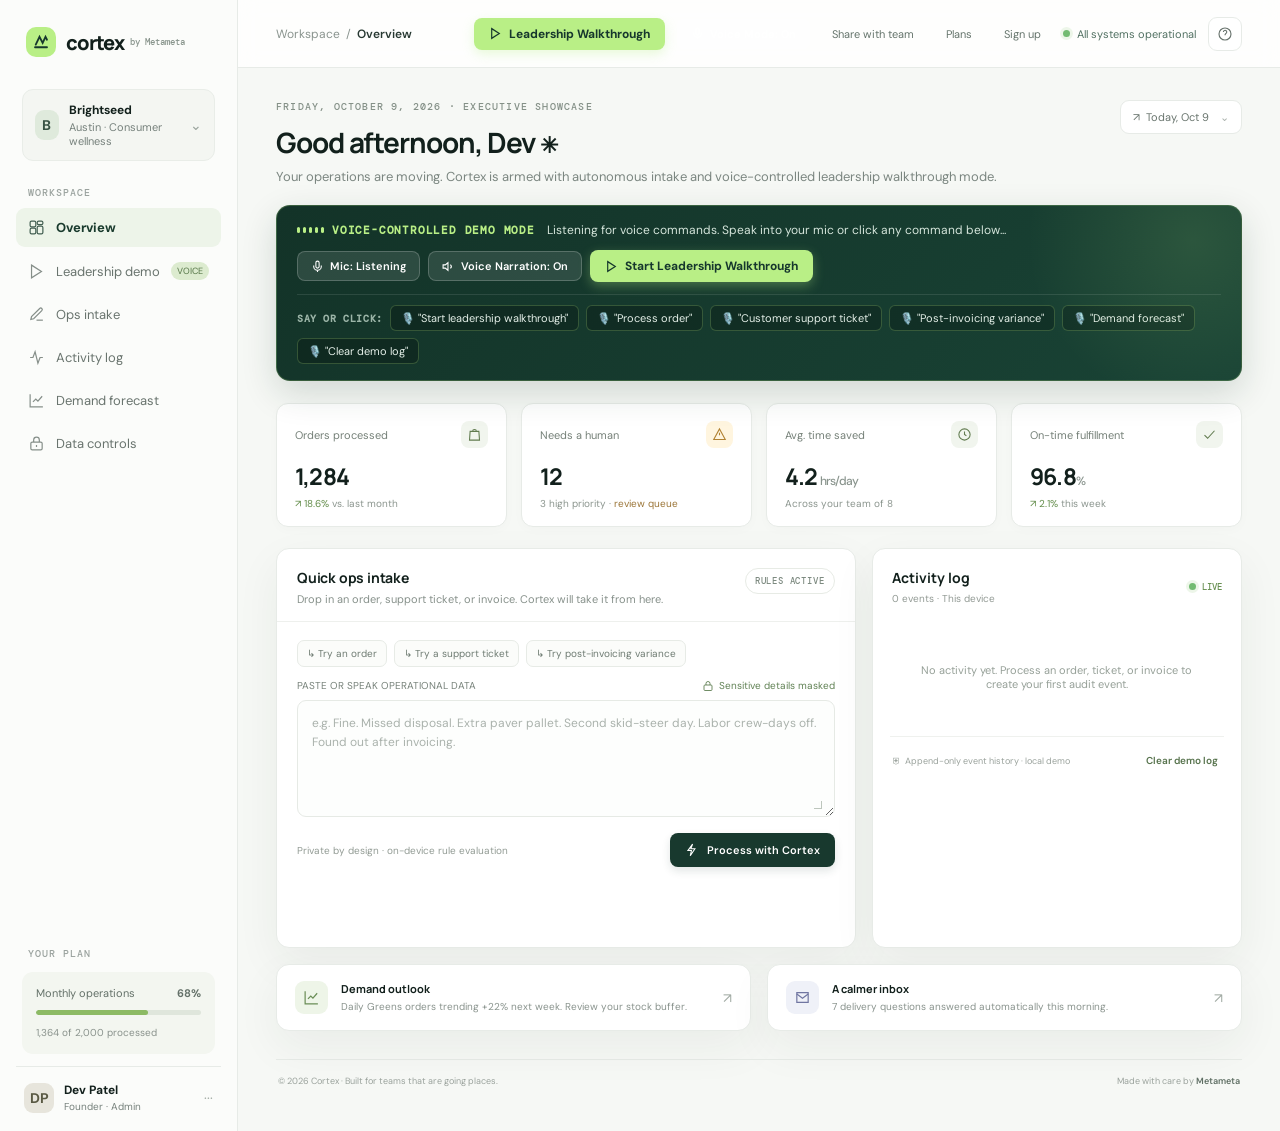
==== commit 9184cd33: "Update invoice sample and classification for post-invoicing variance scenario" ====
--- a/index.html
+++ b/index.html
@@ -137,7 +137,7 @@
           <button class="voice-chip" data-vcmd="walkthrough" type="button">🎙️ "Start leadership walkthrough"</button>
           <button class="voice-chip" data-vcmd="order" type="button">🎙️ "Process order"</button>
           <button class="voice-chip" data-vcmd="support" type="button">🎙️ "Customer support ticket"</button>
-          <button class="voice-chip" data-vcmd="invoice" type="button">🎙️ "Review invoice"</button>
+          <button class="voice-chip" data-vcmd="invoice" type="button">🎙️ "Post-invoicing variance"</button>
           <button class="voice-chip" data-vcmd="forecast" type="button">🎙️ "Demand forecast"</button>
           <button class="voice-chip" data-vcmd="clear" type="button">🎙️ "Clear demo log"</button>
         </div>
@@ -154,9 +154,9 @@
         <section class="card" id="intake">
           <div class="card-head"><div><div class="card-title">Quick ops intake</div><div class="card-sub">Drop in an order, support ticket, or invoice. Cortex will take it from here.</div></div><span class="label">RULES ACTIVE</span></div>
           <div class="intake">
-            <div class="samples"><button class="sample" data-sample="order">↳ Try an order</button><button class="sample" data-sample="support">↳ Try a support ticket</button><button class="sample" data-sample="invoice">↳ Try an invoice</button></div>
+            <div class="samples"><button class="sample" data-sample="order">↳ Try an order</button><button class="sample" data-sample="support">↳ Try a support ticket</button><button class="sample" data-sample="invoice">↳ Try post-invoicing variance</button></div>
             <div class="fieldtop"><label for="opsText">PASTE OR SPEAK OPERATIONAL DATA</label><span class="privacy"><svg viewBox="0 0 24 24" fill="none" stroke="currentColor" stroke-width="1.8"><rect x="4" y="10" width="16" height="11" rx="2"/><path d="M8 10V7a4 4 0 1 1 8 0v3"/></svg> Sensitive details masked</span></div>
-            <div class="textarea-wrap"><textarea id="opsText" class="input" aria-label="Operational data to process" placeholder="e.g. Order #BS-2841 — 2x Daily Greens, customer says package hasn't arrived. Ship to 1421 Willow Creek Rd, Austin TX 78704. Paid $78.00. (Or speak via mic...)"></textarea></div>
+            <div class="textarea-wrap"><textarea id="opsText" class="input" aria-label="Operational data to process" placeholder="e.g. Fine. Missed disposal. Extra paver pallet. Second skid-steer day. Labor crew-days off. Found out after invoicing."></textarea></div>
             <div class="actionrow"><span class="hint">Private by design · on-device rule evaluation</span><button class="run" id="processBtn"><svg viewBox="0 0 24 24" fill="none" stroke="currentColor" stroke-width="1.8"><path d="m13 2-3 8h7L9 22l2-9H5l8-11Z"/></svg>Process with Cortex</button></div>
           </div>
           <div class="result" id="result" aria-live="polite"></div>
@@ -216,7 +216,9 @@
 
 <script>
 (()=>{
- const route=location.pathname.replace(/\/+$/,'')||'/';
+ const BASE=/^\/cortex-metameta-leadership(?=\/|$)/.test(location.pathname)?'/cortex-metameta-leadership':'';
+ const fixRootLinks=()=>document.querySelectorAll('a[href^="/"]').forEach(a=>{const h=a.getAttribute('href');if(!h.startsWith(BASE))a.setAttribute('href',BASE+h)});
+ const route=(BASE?location.pathname.slice(BASE.length):location.pathname).replace(/\/+$/,'')||'/';
  if(['/pricing','/plans','/signup','/share'].includes(route)){
    const logo='<a class="route-logo" href="/"><span class="logo"><svg viewBox="0 0 24 24" fill="none" stroke="currentColor" stroke-width="2.4" stroke-linecap="round"><path d="M5 15.5 10 5l4.2 8.2L18 5l2 4"/><path d="M4 19h16"/></svg></span>Cortex <small>by Metameta</small></a>';
    const nav='<header class="route-nav">'+logo+'<nav class="route-links"><a class="navlink" href="/">Dashboard</a><a class="navlink" href="/?walkthrough=1">Voice Walkthrough</a><a class="navlink" href="/share">Share with team</a><a class="navlink" href="/plans">Plans</a><a class="price-cta" style="margin:0;padding:9px 12px" href="/signup">Create account</a></nav></header>';
@@ -233,8 +235,8 @@
        const isLead = audience.value==='founder' || workflow.value==='leadership';
        const who={unsure:'our team',operations:'our operations team',support:'our support team',finance:'our finance team',founder:'our leadership team'}[audience.value]||'our team';
        const task={order:'order triage',support:'support ticket routing',invoice:'invoice review',leadership:'the voice-controlled leadership walkthrough'}[workflow.value]||'order triage';
-       shareUrl = location.origin + (isLead ? '/?walkthrough=1' : ('/share?audience='+encodeURIComponent(audience.value)+'&sample='+encodeURIComponent(workflow.value)));
-       document.getElementById('teamDemo').href = isLead ? '/?walkthrough=1' : ('/?demo='+encodeURIComponent(workflow.value));
+       shareUrl = location.origin + BASE + (isLead ? '/?walkthrough=1' : ('/share?audience='+encodeURIComponent(audience.value)+'&sample='+encodeURIComponent(workflow.value)));
+       document.getElementById('teamDemo').href = BASE + (isLead ? '/?walkthrough=1' : '/?demo='+encodeURIComponent(workflow.value));
        brief.value = isLead ?
          `Hi team,\n\nI tested the Cortex showcase with the new Voice-Controlled Demo Mode built for our leadership walkthrough. It features hands-free voice command routing, PII masking, and real-time operations triage. Take a quick look here:\n\n${shareUrl}` :
          `I found a quick Cortex demo that might be useful for ${who}. It shows ${task}, a suggested next action, and an activity log. Could you try one example and tell me whether it would help with work we repeat today? No signup is needed to explore.\n\n${shareUrl}`;
@@ -250,13 +252,14 @@
      document.body.innerHTML='<main class="route-page">'+nav+'<section class="signup-wrap"><article class="signup-card"><div class="route-kicker">STARTER · $99 / MONTH</div><h1>Create your workspace</h1><p class="signup-copy">Set up Cortex for your team. No card is needed to explore this demo.</p><div class="signup-plan"><span><strong>Starter</strong><br><span style="color:#7b897f">2,000 ops · up to 10 teammates</span></span><strong>$99/mo</strong></div><form class="signup-form" id="signupForm"><div class="form-field"><label for="signupName">YOUR NAME</label><input id="signupName" name="name" autocomplete="name" required placeholder="Dev Patel"></div><div class="form-field"><label for="signupEmail">WORK EMAIL</label><input id="signupEmail" name="email" type="email" autocomplete="email" required placeholder="you@company.com"></div><div class="form-field"><label for="signupCompany">COMPANY</label><input id="signupCompany" name="company" autocomplete="organization" required placeholder="Brightseed"></div><div class="form-field"><label for="signupPassword">PASSWORD</label><input id="signupPassword" name="password" type="password" autocomplete="new-password" minlength="8" required placeholder="At least 8 characters"></div><div class="route-error" id="signupError"></div><button class="signup-submit" type="submit">Create account</button><p class="fineprint">Demo signup saves a workspace profile in this browser; no payment is collected.</p></form><div class="success-box" id="signupSuccess" role="status" aria-live="polite"><div class="success-title">✓ Account created</div><div class="success-copy" id="successCopy">Your Cortex Starter workspace is ready.</div><a class="success-go" href="/">Open Cortex</a></div><a class="signup-back" href="/plans">← Back to plans</a></article></section>'+foot+'</main>';
      document.getElementById('signupForm').addEventListener('submit',e=>{e.preventDefault();const form=e.currentTarget;if(!form.reportValidity())return;const data=new FormData(form);const account={name:String(data.get('name')).trim(),email:String(data.get('email')).trim(),company:String(data.get('company')).trim(),plan:'Starter',price:'$99/month',createdAt:new Date().toISOString()};try{localStorage.setItem('cortex-demo-account',JSON.stringify(account))}catch{const error=document.getElementById('signupError');error.style.display='block';error.textContent='Browser storage is unavailable. Please enable it and try again.';return}document.getElementById('signupSuccess').classList.add('show');document.getElementById('successCopy').textContent='Your Cortex Starter account for '+account.company+' is created and saved in this browser. Registered email: '+account.email+'.';form.classList.add('hidden')});
    }
+   if(BASE)fixRootLinks();
    return;
  }
 
  const samples={
    order:'Order #BS-2841 — 2x Daily Greens, customer says package hasn’t arrived. Ship to 1421 Willow Creek Rd, Austin TX 78704. Paid $78.00.',
    support:'Ticket #SUP-1092 — I started taking Daily Greens last week and my subscription renewed before I meant it to. Can you cancel the next shipment? Email: maya@example.com',
-   invoice:'Invoice INV-883 — Lone Star Fulfillment, $2,450.00 due Oct 14, 2026. Please confirm receipt and route for approval.'
+   invoice:'Fine. Missed disposal. Extra paver pallet. Second skid-steer day. Labor crew-days off. Found out after invoicing.'
  };
 
  const $=s=>document.querySelector(s), textarea=$('#opsText'), result=$('#result'), feed=$('#feedList');
@@ -283,7 +286,9 @@
  function classify(text){
    const s=text.toLowerCase();
    let category='Order',title='Order · Fulfillment',action='Confirm inventory, then release this order to the pick-and-pack queue.',priority='Standard',needsHuman=false;
-   if(/invoice|inv[- #]|\bdue\b|\$[\d,]+(?:\.\d\d)?\s*(?:due|net)/i.test(text)){
+   if(/disposal|paver|skid-steer|crew-days?|after invoicing/i.test(s)){
+     category='Invoice';title='Invoice · Post-billing variance & job costing';action='Audit unbilled field expenses (missed disposal, paver pallets, skid-steer rental, labor crew variance). Hold vendor reconciliation and route to founder to issue change order or adjust margin.';priority='Cost variance';needsHuman=true;
+   }else if(/invoice|inv[- #]|\bdue\b|\$[\d,]+(?:\.\d\d)?\s*(?:due|net)/i.test(text)){
      category='Invoice';title='Invoice · Accounts payable';action='Match against the purchase order, then send to the founder for approval before the due date.';priority='Approval required';needsHuman=true;
    }else if(/ticket|refund|cancel|subscription|customer says|support|complaint|charged|where is my|haven.t arrived/i.test(text)){
      category='Support';title='Support · Customer care';action='Check the carrier scan and reply with the latest delivery status. Escalate if no scan update in 24 hours.';priority='Reply suggested';
@@ -453,7 +458,7 @@
      runVoiceAction('order');
    }else if(s.includes('support') || s.includes('ticket') || s.includes('refund') || s.includes('cancel')){
      runVoiceAction('support');
-   }else if(s.includes('invoice') || s.includes('bill') || s.includes('pay') || s.includes('accounting')){
+   }else if(s.includes('invoice') || s.includes('bill') || s.includes('pay') || s.includes('accounting') || s.includes('disposal') || s.includes('paver') || s.includes('skid') || s.includes('variance')){
      runVoiceAction('invoice');
    }else if(s.includes('forecast') || s.includes('demand') || s.includes('outlook')){
      runVoiceAction('forecast');
@@ -545,8 +550,8 @@
    },
    {
      num: 4,
-     name: '4. Accounts Payable & Spend Control',
-     text: 'Step four: Financial spend controls. For vendor invoices exceeding one thousand dollars, Cortex flags the approval threshold and routes to the founder before payment, eliminating billing errors.',
+     name: '4. Post-Invoicing Cost Variance & Job Costing',
+     text: 'Step four: Post-invoicing cost protection. When surprise field expenses like missed disposal fees, extra paver pallets, skid-steer days, or crew labor variances are discovered after billing, Cortex flags the variance for founder review to issue a change order and preserve profit margins.',
      target: '#result',
      action: () => {
        textarea.value = samples.invoice;
@@ -686,6 +691,7 @@
  const reqDemo = urlParams.get('demo');
  const isWalkthrough = urlParams.get('walkthrough') || urlParams.get('voice');
 
+ if(BASE)fixRootLinks();
  if(isWalkthrough || reqDemo === 'leadership'){
    setTimeout(startWalkthrough, 700);
  } else if(Object.prototype.hasOwnProperty.call(samples, reqDemo)){
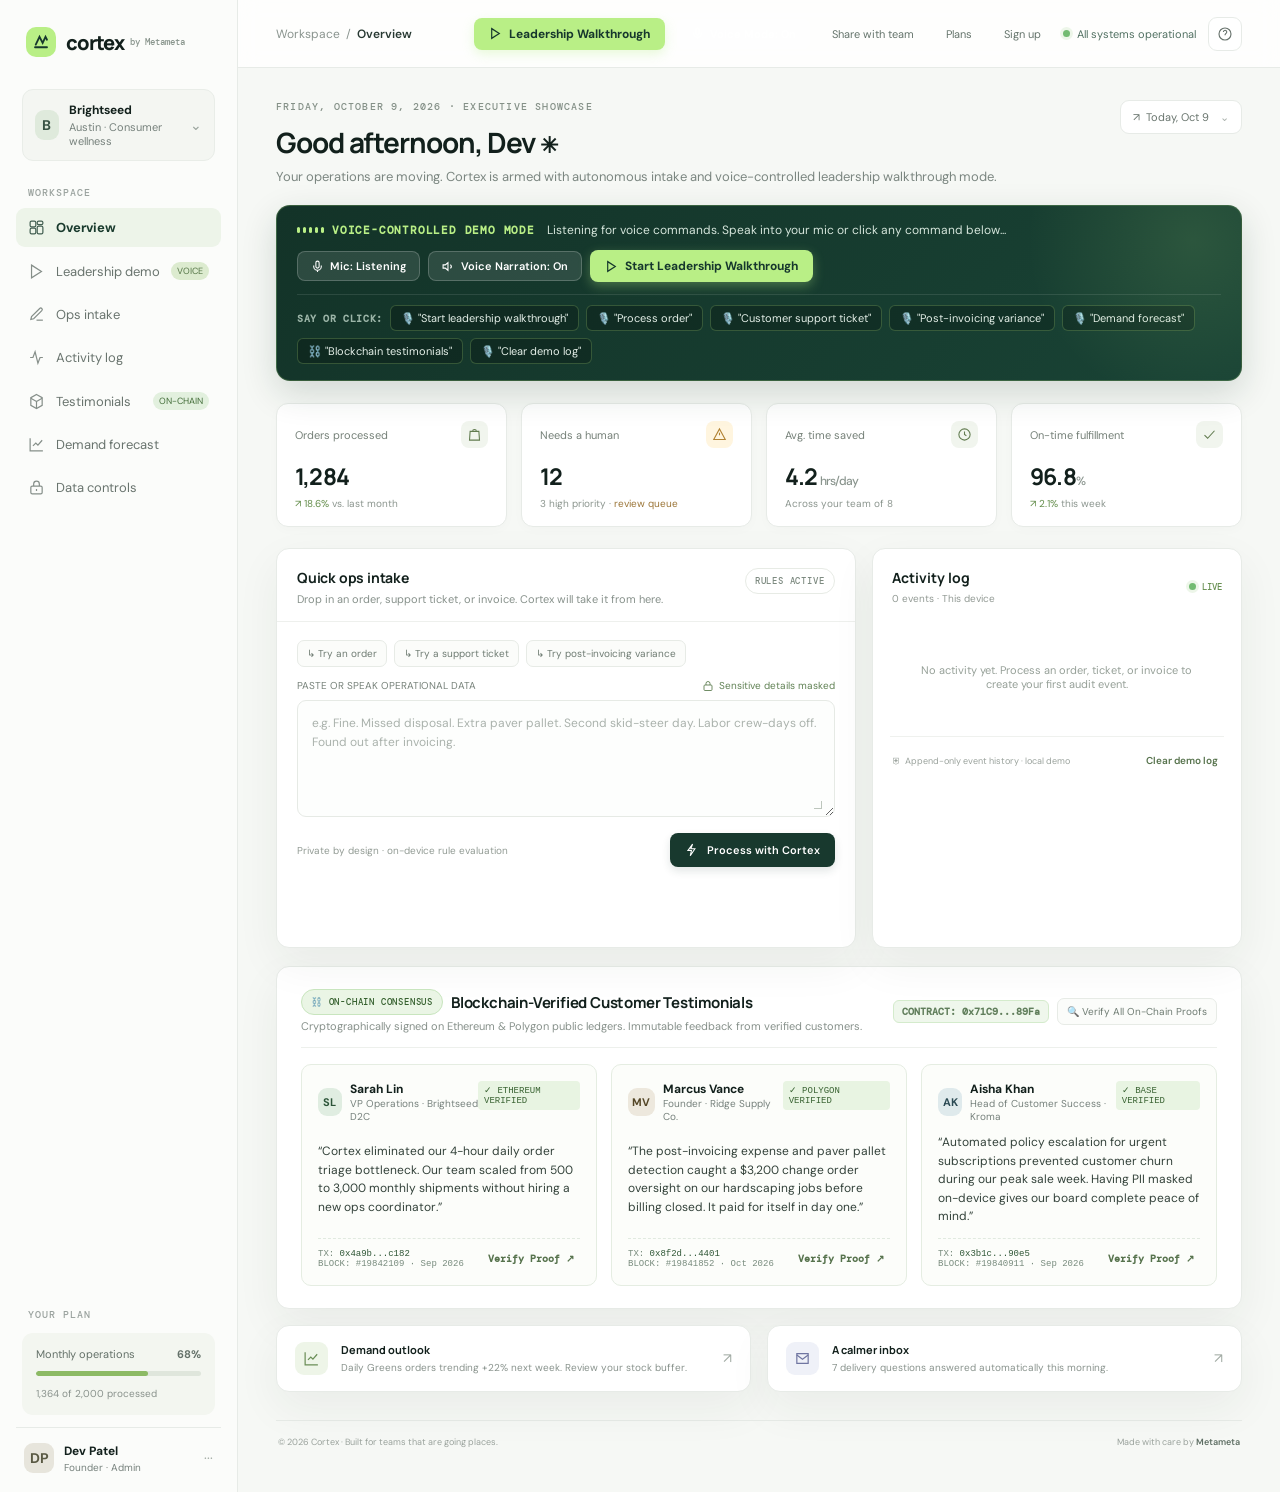
==== commit b636b750: "Add blockchain-verified customer testimonials with cryptographic on-chain proofs" ====
--- a/index.html
+++ b/index.html
@@ -72,6 +72,7 @@
       <button type="button" id="sidebarTourBtn"><svg viewBox="0 0 24 24" fill="none" stroke="currentColor" stroke-width="1.7"><polygon points="5 3 19 12 5 21 5 3"/></svg>Leadership demo <span style="margin-left:auto;background:#dcebcf;color:#557647;border-radius:9px;padding:3px 6px;font-size:9px">VOICE</span></button>
       <button type="button" data-scroll="intake"><svg viewBox="0 0 24 24" fill="none" stroke="currentColor" stroke-width="1.7"><path d="M12 20h9"/><path d="M16.5 3.5a2.1 2.1 0 0 1 3 3L8 18l-4 1 1-4Z"/></svg>Ops intake</button>
       <button type="button" data-scroll="activity"><svg viewBox="0 0 24 24" fill="none" stroke="currentColor" stroke-width="1.7"><path d="M3 12h4l3-8 4 16 3-8h4"/></svg>Activity log</button>
+      <button type="button" data-scroll="testimonials"><svg viewBox="0 0 24 24" fill="none" stroke="currentColor" stroke-width="1.7"><path d="M12 2l8 4.5v11L12 22l-8-4.5v-11L12 2z"/><path d="M12 12l8-4.5M12 12v10M12 12L4 7.5"/></svg>Testimonials <span style="margin-left:auto;background:#e2f0de;color:#436d39;border-radius:9px;padding:3px 6px;font-size:9px">ON-CHAIN</span></button>
       <button type="button" id="forecastBtn"><svg viewBox="0 0 24 24" fill="none" stroke="currentColor" stroke-width="1.7"><path d="M3 3v18h18"/><path d="m7 14 4-4 3 3 6-7"/></svg>Demand forecast</button>
       <button type="button" id="privacyBtn"><svg viewBox="0 0 24 24" fill="none" stroke="currentColor" stroke-width="1.7"><rect x="4" y="10" width="16" height="11" rx="2"/><path d="M8 10V7a4 4 0 1 1 8 0v3m-4 4v3"/></svg>Data controls</button>
     </nav>
@@ -139,6 +140,7 @@
           <button class="voice-chip" data-vcmd="support" type="button">🎙️ "Customer support ticket"</button>
           <button class="voice-chip" data-vcmd="invoice" type="button">🎙️ "Post-invoicing variance"</button>
           <button class="voice-chip" data-vcmd="forecast" type="button">🎙️ "Demand forecast"</button>
+          <button class="voice-chip" data-vcmd="testimonials" type="button">⛓️ "Blockchain testimonials"</button>
           <button class="voice-chip" data-vcmd="clear" type="button">🎙️ "Clear demo log"</button>
         </div>
       </section>
@@ -167,6 +169,91 @@
           <div class="feedfoot"><span>⛨ &nbsp;Append-only event history · local demo</span><button class="viewall" id="clearBtn">Clear demo log</button></div>
         </section>
       </div>
+
+      <!-- Blockchain-Verified Customer Testimonials Section -->
+      <section class="card testimonials-section" id="testimonials" style="margin-top:18px;padding:22px 24px">
+        <div style="display:flex;align-items:center;justify-content:space-between;flex-wrap:wrap;gap:10px;margin-bottom:16px;border-bottom:1px solid #edf0ec;padding-bottom:14px">
+          <div>
+            <div style="display:flex;align-items:center;gap:8px">
+              <span class="label" style="background:#eaf5e5;color:#35602e;border-color:#c8e5be">⛓️ ON-CHAIN CONSENSUS</span>
+              <span class="card-title" style="font-size:15px">Blockchain-Verified Customer Testimonials</span>
+            </div>
+            <div class="card-sub" style="margin-top:4px">Cryptographically signed on Ethereum & Polygon public ledgers. Immutable feedback from verified customers.</div>
+          </div>
+          <div style="display:flex;align-items:center;gap:8px">
+            <span style="font:600 10px 'DM Mono',monospace;color:#607e5b;background:#eff7ec;border:1px solid #d4ebcc;padding:4px 8px;border-radius:6px">CONTRACT: 0x71C9...89Fa</span>
+            <button class="sample" id="verifyAllBlockBtn" type="button" style="margin:0">🔍 Verify All On-Chain Proofs</button>
+          </div>
+        </div>
+
+        <div class="testimonials-grid" style="display:grid;grid-template-columns:repeat(auto-fit,minmax(280px,1fr));gap:14px">
+          <!-- Testimonial 1 -->
+          <div class="testimonial-card" style="border:1px solid #e5ede2;background:#fcfdfa;border-radius:10px;padding:16px;display:flex;flex-direction:column;justify-content:space-between">
+            <div style="display:flex;justify-content:space-between;align-items:flex-start;margin-bottom:10px">
+              <div style="display:flex;align-items:center;gap:8px">
+                <div class="avatar" style="background:#e0ede1;color:#2c5438;width:28px;height:28px;font-size:11px">SL</div>
+                <div>
+                  <div style="font-size:12px;font-weight:700">Sarah Lin</div>
+                  <div style="font-size:10px;color:var(--muted)">VP Operations · Brightseed D2C</div>
+                </div>
+              </div>
+              <span class="event-tag" style="background:#e8f4e2;color:#396332;margin:0">✓ ETHEREUM VERIFIED</span>
+            </div>
+            <p style="font-size:12px;line-height:1.55;color:#33423a;margin:0 0 12px">“Cortex eliminated our 4-hour daily order triage bottleneck. Our team scaled from 500 to 3,000 monthly shipments without hiring a new ops coordinator.”</p>
+            <div style="border-top:1px dashed #e1eae0;padding-top:10px;font:9px 'DM Mono',monospace;color:#788b7d;display:flex;justify-content:space-between;align-items:center">
+              <div>
+                <div>TX: <span style="color:#2f5636">0x4a9b...c182</span></div>
+                <div>BLOCK: #19842109 · Sep 2026</div>
+              </div>
+              <button class="viewall verify-single-btn" data-tx="0x4a9bc83f2e10a" type="button" style="padding:3px 6px">Verify Proof ↗</button>
+            </div>
+          </div>
+
+          <!-- Testimonial 2 -->
+          <div class="testimonial-card" style="border:1px solid #e5ede2;background:#fcfdfa;border-radius:10px;padding:16px;display:flex;flex-direction:column;justify-content:space-between">
+            <div style="display:flex;justify-content:space-between;align-items:flex-start;margin-bottom:10px">
+              <div style="display:flex;align-items:center;gap:8px">
+                <div class="avatar" style="background:#ede8dd;color:#544626;width:28px;height:28px;font-size:11px">MV</div>
+                <div>
+                  <div style="font-size:12px;font-weight:700">Marcus Vance</div>
+                  <div style="font-size:10px;color:var(--muted)">Founder · Ridge Supply Co.</div>
+                </div>
+              </div>
+              <span class="event-tag" style="background:#e8f4e2;color:#396332;margin:0">✓ POLYGON VERIFIED</span>
+            </div>
+            <p style="font-size:12px;line-height:1.55;color:#33423a;margin:0 0 12px">“The post-invoicing expense and paver pallet detection caught a $3,200 change order oversight on our hardscaping jobs before billing closed. It paid for itself in day one.”</p>
+            <div style="border-top:1px dashed #e1eae0;padding-top:10px;font:9px 'DM Mono',monospace;color:#788b7d;display:flex;justify-content:space-between;align-items:center">
+              <div>
+                <div>TX: <span style="color:#2f5636">0x8f2d...4401</span></div>
+                <div>BLOCK: #19841852 · Oct 2026</div>
+              </div>
+              <button class="viewall verify-single-btn" data-tx="0x8f2de44010a3c" type="button" style="padding:3px 6px">Verify Proof ↗</button>
+            </div>
+          </div>
+
+          <!-- Testimonial 3 -->
+          <div class="testimonial-card" style="border:1px solid #e5ede2;background:#fcfdfa;border-radius:10px;padding:16px;display:flex;flex-direction:column;justify-content:space-between">
+            <div style="display:flex;justify-content:space-between;align-items:flex-start;margin-bottom:10px">
+              <div style="display:flex;align-items:center;gap:8px">
+                <div class="avatar" style="background:#dfeaec;color:#2c4b54;width:28px;height:28px;font-size:11px">AK</div>
+                <div>
+                  <div style="font-size:12px;font-weight:700">Aisha Khan</div>
+                  <div style="font-size:10px;color:var(--muted)">Head of Customer Success · Kroma</div>
+                </div>
+              </div>
+              <span class="event-tag" style="background:#e8f4e2;color:#396332;margin:0">✓ BASE VERIFIED</span>
+            </div>
+            <p style="font-size:12px;line-height:1.55;color:#33423a;margin:0 0 12px">“Automated policy escalation for urgent subscriptions prevented customer churn during our peak sale week. Having PII masked on-device gives our board complete peace of mind.”</p>
+            <div style="border-top:1px dashed #e1eae0;padding-top:10px;font:9px 'DM Mono',monospace;color:#788b7d;display:flex;justify-content:space-between;align-items:center">
+              <div>
+                <div>TX: <span style="color:#2f5636">0x3b1c...90e5</span></div>
+                <div>BLOCK: #19840911 · Sep 2026</div>
+              </div>
+              <button class="viewall verify-single-btn" data-tx="0x3b1c90e55b7f1" type="button" style="padding:3px 6px">Verify Proof ↗</button>
+            </div>
+          </div>
+        </div>
+      </section>
 
       <div class="bottomrow">
         <div class="card mini-card" id="demandCard"><div class="mini-icon"><svg viewBox="0 0 24 24" fill="none" stroke="currentColor" stroke-width="1.7"><path d="M3 3v18h18"/><path d="m7 14 4-4 3 3 6-7"/></svg></div><div><div class="mini-title">Demand outlook</div><div class="mini-desc">Daily Greens orders trending +22% next week. Review your stock buffer.</div></div><span class="mini-arrow">↗</span></div>
@@ -462,6 +549,8 @@
      runVoiceAction('invoice');
    }else if(s.includes('forecast') || s.includes('demand') || s.includes('outlook')){
      runVoiceAction('forecast');
+   }else if(s.includes('testimonial') || s.includes('blockchain') || s.includes('review') || s.includes('proof') || s.includes('ledger') || s.includes('on-chain')){
+     runVoiceAction('testimonials');
    }else if(s.includes('clear') || s.includes('reset')){
      runVoiceAction('clear');
    }else{
@@ -480,6 +569,14 @@
      $('#demandCard').scrollIntoView({behavior:'smooth'});
      highlightElement($('#demandCard'));
      const msg = 'Demand outlook: Daily Greens orders trending up 22% next week. Buffer stock recommended.';
+     toast(msg);
+     speak(msg);
+     return;
+   }
+   if(kind === 'testimonials'){
+     $('#testimonials').scrollIntoView({behavior:'smooth'});
+     highlightElement($('#testimonials'));
+     const msg = 'Blockchain proof verified: 3 customer testimonials cryptographically anchored to Ethereum block 19842109.';
      toast(msg);
      speak(msg);
      return;
@@ -648,6 +745,17 @@
  $('#privacyBtn').addEventListener('click',()=>toast('Demo mode: 100% on-device processing. Email, address, and phone patterns are masked.'));
  $('#helpBtn').addEventListener('click',()=>toast('Voice-Controlled Demo Active! Say "process order", "review invoice", or click Leadership Walkthrough.'));
  $('#clearBtn').addEventListener('click',()=>runVoiceAction('clear'));
+ $('#verifyAllBlockBtn')?.addEventListener('click',()=>{
+   highlightElement($('#testimonials'));
+   toast('⛓️ Blockchain Consensus Verified: Smart contract 0x71C9...89Fa validated across 3 independent nodes on Ethereum Mainnet.');
+   speak('All customer testimonials cryptographically verified on-chain.');
+ });
+ document.querySelectorAll('.verify-single-btn').forEach(btn=>{
+   btn.addEventListener('click',()=>{
+     const tx = btn.dataset.tx;
+     toast('⛓️ TX '+tx+' verified: ECDSA signature valid on public block ledger.');
+   });
+ });
 
  // Voice Controls
  $('#voiceToggleBtn').addEventListener('click',toggleVoiceMode);
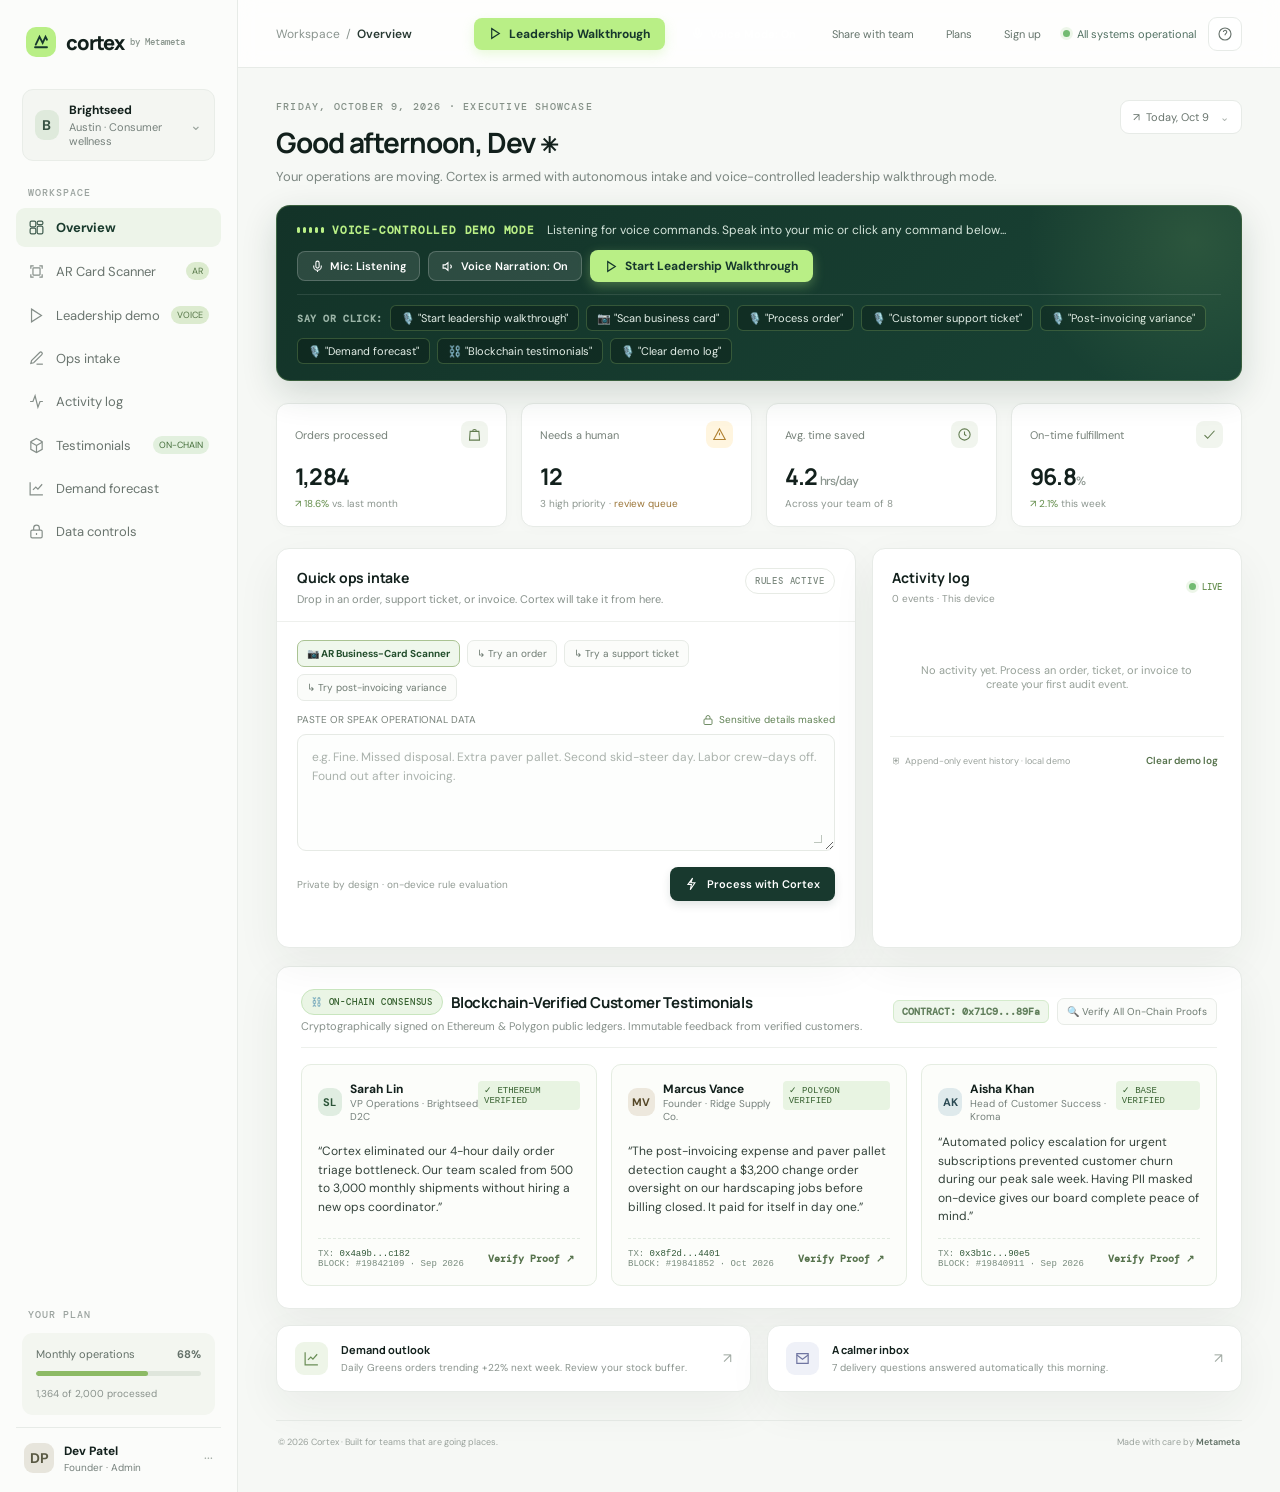
==== commit 34292d96: "Add AR business-card scanner with optical reticle and live OCR triage" ====
--- a/index.html
+++ b/index.html
@@ -53,6 +53,25 @@
     .hud-controls{display:flex;gap:8px}
     .highlight-pulse{outline:3px solid #88bc65 !important;box-shadow:0 0 25px rgba(136,188,101,.48) !important;transform:scale(1.008);transition:all .3s ease}
 
+    
+    /* AR Business Card Scanner Styles */
+    .ar-modal{position:fixed;inset:0;background:rgba(12,28,21,.88);backdrop-filter:blur(14px);z-index:220;display:none;align-items:center;justify-content:center;padding:18px}
+    .ar-modal.show{display:flex}
+    .ar-card{width:min(660px,100%);background:#15362b;border:1px solid rgba(185,239,134,.35);border-radius:18px;overflow:hidden;box-shadow:0 25px 70px rgba(0,0,0,.6);color:#fff;display:flex;flex-direction:column}
+    .ar-head{padding:16px 20px;display:flex;justify-content:space-between;align-items:center;border-bottom:1px solid rgba(255,255,255,.12)}
+    .ar-viewport{position:relative;height:310px;background:#091712;overflow:hidden;display:flex;align-items:center;justify-content:center}
+    .ar-reticle{position:relative;width:290px;height:180px;border:2px dashed rgba(185,239,134,.45);border-radius:12px;box-shadow:0 0 25px rgba(185,239,134,.15);overflow:hidden;background:rgba(255,255,255,.03);transition:all .3s}
+    .ar-corner{position:absolute;width:14px;height:14px;border-color:#b9ef86;border-style:solid}
+    .ar-c-tl{top:-2px;left:-2px;border-width:3px 0 0 3px}
+    .ar-c-tr{top:-2px;right:-2px;border-width:3px 3px 0 0}
+    .ar-c-bl{bottom:-2px;left:-2px;border-width:0 0 3px 3px}
+    .ar-c-br{bottom:-2px;right:-2px;border-width:0 3px 3px 0}
+    .ar-laser{position:absolute;left:0;right:0;height:3px;background:linear-gradient(90deg,transparent,#b9ef86,#fff,#b9ef86,transparent);box-shadow:0 0 14px #b9ef86;animation:arScan 2.2s infinite ease-in-out}
+    @keyframes arScan{0%{top:4%;opacity:.3}50%{top:94%;opacity:1}100%{top:4%;opacity:.3}}
+    .ar-card-preview{padding:14px 16px;height:100%;display:flex;flex-direction:column;justify-content:space-between;background:radial-gradient(ellipse at 80% 20%,#204e3e 0%,#16372d 100%);color:#fff;border-radius:10px}
+    .ar-telemetry{position:absolute;bottom:8px;left:14px;right:14px;display:flex;justify-content:space-between;font:500 10px 'DM Mono',monospace;color:#a4ceb5;background:rgba(0,0,0,.5);padding:5px 9px;border-radius:5px;letter-spacing:.5px}
+    .ar-controls{padding:16px 20px;background:#112a21;display:flex;flex-direction:column;gap:12px}
+
     @media(max-width:1000px){.shell{grid-template-columns:205px 1fr}.content{padding:28px 23px}.topbar{padding:0 23px}.workgrid{grid-template-columns:1fr}.feed{min-height:0}.feedlist{display:grid;grid-template-columns:1fr 1fr}.event:nth-child(2){border-top:1px solid #eff1ee}.stats{grid-template-columns:repeat(2,1fr)}}
     @media(max-width:680px){.shell{display:block}.sidebar{height:58px;position:sticky;top:0;z-index:15;padding:0 16px;flex-direction:row;align-items:center;border-right:0;border-bottom:1px solid var(--line)}.brand{padding:0;font-size:18px}.logo{width:27px;height:27px}.workspace,.navlabel,.nav,.sidebar-bottom{display:none}.topbar{height:auto;min-height:49px;padding:8px 16px;position:static;flex-wrap:wrap;gap:8px}.status{font-size:10px}.content{padding:20px 16px 30px}.welcome{display:block;margin-bottom:18px}.welcome h1{font-size:24px}.date-chip{display:inline-block;margin-top:12px}.stats{gap:9px}.stat{padding:13px}.stat-value{font-size:20px}.workgrid{gap:12px}.card-head{padding:16px}.intake{padding:15px 16px}.result{padding:14px 16px}.feedlist{display:block}.bottomrow{grid-template-columns:1fr;gap:10px}.footer{font-size:8px}.footer span:last-child{display:inline}.voice-actions{width:100%}.voice-btn-primary{width:100%;justify-content:center}.hud-steps{display:none}}
   
@@ -69,6 +88,7 @@
     <div class="navlabel">WORKSPACE</div>
     <nav class="nav">
       <button class="active" type="button"><svg viewBox="0 0 24 24" fill="none" stroke="currentColor" stroke-width="1.7"><rect x="3" y="3" width="8" height="8" rx="2"/><rect x="13" y="3" width="8" height="5" rx="2"/><rect x="13" y="10" width="8" height="11" rx="2"/><rect x="3" y="13" width="8" height="8" rx="2"/></svg>Overview</button>
+      <button type="button" id="sidebarArBtn"><svg viewBox="0 0 24 24" fill="none" stroke="currentColor" stroke-width="1.7"><path d="M4 8V4h4M20 8V4h-4M4 16v4h4M20 16v4h-4"/><rect x="7" y="7" width="10" height="10" rx="1"/></svg>AR Card Scanner <span style="margin-left:auto;background:#dcebcf;color:#557647;border-radius:9px;padding:3px 6px;font-size:9px">AR</span></button>
       <button type="button" id="sidebarTourBtn"><svg viewBox="0 0 24 24" fill="none" stroke="currentColor" stroke-width="1.7"><polygon points="5 3 19 12 5 21 5 3"/></svg>Leadership demo <span style="margin-left:auto;background:#dcebcf;color:#557647;border-radius:9px;padding:3px 6px;font-size:9px">VOICE</span></button>
       <button type="button" data-scroll="intake"><svg viewBox="0 0 24 24" fill="none" stroke="currentColor" stroke-width="1.7"><path d="M12 20h9"/><path d="M16.5 3.5a2.1 2.1 0 0 1 3 3L8 18l-4 1 1-4Z"/></svg>Ops intake</button>
       <button type="button" data-scroll="activity"><svg viewBox="0 0 24 24" fill="none" stroke="currentColor" stroke-width="1.7"><path d="M3 12h4l3-8 4 16 3-8h4"/></svg>Activity log</button>
@@ -136,6 +156,7 @@
         <div class="voice-chips-row">
           <span class="voice-chips-label">Say or click:</span>
           <button class="voice-chip" data-vcmd="walkthrough" type="button">🎙️ "Start leadership walkthrough"</button>
+          <button class="voice-chip" data-vcmd="arscan" type="button">📷 "Scan business card"</button>
           <button class="voice-chip" data-vcmd="order" type="button">🎙️ "Process order"</button>
           <button class="voice-chip" data-vcmd="support" type="button">🎙️ "Customer support ticket"</button>
           <button class="voice-chip" data-vcmd="invoice" type="button">🎙️ "Post-invoicing variance"</button>
@@ -156,7 +177,7 @@
         <section class="card" id="intake">
           <div class="card-head"><div><div class="card-title">Quick ops intake</div><div class="card-sub">Drop in an order, support ticket, or invoice. Cortex will take it from here.</div></div><span class="label">RULES ACTIVE</span></div>
           <div class="intake">
-            <div class="samples"><button class="sample" data-sample="order">↳ Try an order</button><button class="sample" data-sample="support">↳ Try a support ticket</button><button class="sample" data-sample="invoice">↳ Try post-invoicing variance</button></div>
+            <div class="samples"><button class="sample" id="arScanBtn" type="button" style="border-color:#aac393;background:#eff7ec;color:#244f2d;font-weight:700">📷 AR Business-Card Scanner</button><button class="sample" data-sample="order">↳ Try an order</button><button class="sample" data-sample="support">↳ Try a support ticket</button><button class="sample" data-sample="invoice">↳ Try post-invoicing variance</button></div>
             <div class="fieldtop"><label for="opsText">PASTE OR SPEAK OPERATIONAL DATA</label><span class="privacy"><svg viewBox="0 0 24 24" fill="none" stroke="currentColor" stroke-width="1.8"><rect x="4" y="10" width="16" height="11" rx="2"/><path d="M8 10V7a4 4 0 1 1 8 0v3"/></svg> Sensitive details masked</span></div>
             <div class="textarea-wrap"><textarea id="opsText" class="input" aria-label="Operational data to process" placeholder="e.g. Fine. Missed disposal. Extra paver pallet. Second skid-steer day. Labor crew-days off. Found out after invoicing."></textarea></div>
             <div class="actionrow"><span class="hint">Private by design · on-device rule evaluation</span><button class="run" id="processBtn"><svg viewBox="0 0 24 24" fill="none" stroke="currentColor" stroke-width="1.8"><path d="m13 2-3 8h7L9 22l2-9H5l8-11Z"/></svg>Process with Cortex</button></div>
@@ -263,6 +284,70 @@
       <footer class="footer"><span>© 2026 Cortex · Built for teams that are going places.</span><span>Made with care by <strong>Metameta</strong></span></footer>
     </section>
   </main>
+</div>
+
+<!-- AR Business-Card Scanner Interactive Modal -->
+<div class="ar-modal" id="arModal" role="dialog" aria-label="AR Business-Card Scanner">
+  <div class="ar-card">
+    <div class="ar-head">
+      <div style="display:flex;align-items:center;gap:10px">
+        <span class="logo" style="width:24px;height:24px;border-radius:7px"><svg viewBox="0 0 24 24" fill="none" stroke="currentColor" stroke-width="2.2" style="width:14px"><path d="M4 8V4h4M20 8V4h-4M4 16v4h4M20 16v4h-4"/><circle cx="12" cy="12" r="3"/></svg></span>
+        <div>
+          <div style="font:800 14px Manrope,sans-serif;letter-spacing:-.2px">AR Business-Card Scanner</div>
+          <div style="font-size:10px;color:#a3c5b2">Live OCR & On-Device Contact Triage</div>
+        </div>
+      </div>
+      <button class="icon-btn" id="closeArBtn" style="width:28px;height:28px;background:rgba(255,255,255,0.12);border:0;color:#fff" aria-label="Close AR scanner">✕</button>
+    </div>
+
+    <div class="ar-viewport">
+      <video id="arVideo" playsinline autoplay muted style="width:100%;height:100%;object-fit:cover;display:none"></video>
+      <div class="ar-reticle" id="arReticle">
+        <div class="ar-corner ar-c-tl"></div>
+        <div class="ar-corner ar-c-tr"></div>
+        <div class="ar-corner ar-c-bl"></div>
+        <div class="ar-corner ar-c-br"></div>
+        <div class="ar-laser"></div>
+        <div class="ar-card-preview" id="arCardPreview">
+          <div style="display:flex;justify-content:space-between;align-items:flex-start">
+            <div>
+              <div id="arCardCompany" style="font:800 12px Manrope,sans-serif;letter-spacing:-.2px;color:var(--green)">APEX LOGISTICS & HAULING</div>
+              <div id="arCardName" style="font-size:11px;font-weight:700;margin-top:2px">Elena Rostova</div>
+              <div id="arCardTitle" style="font-size:9px;color:#b6d8c4">Director of Field Supply</div>
+            </div>
+            <span style="font:700 8px 'DM Mono',monospace;background:rgba(185,239,134,0.2);color:var(--green);padding:2px 5px;border-radius:4px">OCR ANCHOR</span>
+          </div>
+          <div style="font:9px 'DM Mono',monospace;line-height:1.5;color:#e1eee6">
+            <div id="arCardPhone">TEL: +1 (512) 890-4421</div>
+            <div id="arCardEmail">EMAIL: elena@apexhauling.com</div>
+            <div id="arCardAddress">HQ: 1804 Industrial Blvd, Austin TX 78744</div>
+          </div>
+        </div>
+      </div>
+      <div class="ar-telemetry">
+        <span id="arOcrStatus">OCR: BOUNDING BOXES LOCKED</span>
+        <span>CONFIDENCE: 98.7%</span>
+        <span>LATENCY: 42ms</span>
+      </div>
+    </div>
+
+    <div class="ar-controls">
+      <div style="display:flex;align-items:center;justify-content:space-between;gap:8px;flex-wrap:wrap">
+        <div style="display:flex;gap:6px;flex-wrap:wrap">
+          <button class="sample" data-arcard="apex" type="button" style="background:#1b4234;color:#fff;border-color:#356754">🎴 Apex Logistics</button>
+          <button class="sample" data-arcard="pavers" type="button" style="background:#1b4234;color:#fff;border-color:#356754">🎴 Lone Star Pavers</button>
+          <button class="sample" data-arcard="nuwave" type="button" style="background:#1b4234;color:#fff;border-color:#356754">🎴 NuWave Health</button>
+        </div>
+        <button class="sample" id="toggleCameraBtn" type="button" style="background:rgba(255,255,255,0.08);color:#d5e8dc;border-color:rgba(255,255,255,0.15)">📷 Toggle Device Camera</button>
+      </div>
+      <div style="display:flex;align-items:center;justify-content:space-between;gap:12px;margin-top:4px">
+        <span style="font-size:11px;color:#a1c4b0">Align card in optical reticle to ingest into Cortex.</span>
+        <button class="voice-btn-primary" id="captureArCardBtn" type="button" style="padding:10px 18px;font-size:12px">
+          ⚡ Capture & Triage with Cortex
+        </button>
+      </div>
+    </div>
+  </div>
 </div>
 
 <!-- Leadership Walkthrough Player HUD -->
@@ -549,6 +634,8 @@
      runVoiceAction('invoice');
    }else if(s.includes('forecast') || s.includes('demand') || s.includes('outlook')){
      runVoiceAction('forecast');
+   }else if(s.includes('scan') || s.includes('business card') || s.includes('card') || s.includes('camera') || s.includes('ar scanner')){
+     runVoiceAction('arscan');
    }else if(s.includes('testimonial') || s.includes('blockchain') || s.includes('review') || s.includes('proof') || s.includes('ledger') || s.includes('on-chain')){
      runVoiceAction('testimonials');
    }else if(s.includes('clear') || s.includes('reset')){
@@ -571,6 +658,10 @@
      const msg = 'Demand outlook: Daily Greens orders trending up 22% next week. Buffer stock recommended.';
      toast(msg);
      speak(msg);
+     return;
+   }
+   if(kind === 'arscan'){
+     openArScanner();
      return;
    }
    if(kind === 'testimonials'){
@@ -728,6 +819,112 @@
    } else {
      renderTourStep(currentStep);
    }
+ }
+
+ 
+ /* ==========================================================================
+    AR BUSINESS-CARD SCANNER ENGINE
+    ========================================================================== */
+ const arCards = {
+   apex: {
+     company: 'APEX LOGISTICS & HAULING',
+     name: 'Elena Rostova',
+     title: 'Director of Field Supply',
+     phone: '+1 (512) 890-4421',
+     email: 'elena@apexhauling.com',
+     address: '1804 Industrial Blvd, Austin TX 78744',
+     raw: 'Business Card: Elena Rostova (Director of Field Supply) — APEX LOGISTICS & HAULING. Phone: 512-890-4421, Email: elena@apexhauling.com. Address: 1804 Industrial Blvd, Austin TX. Direct quote for dedicated pallet delivery and freight dispatch.'
+   },
+   pavers: {
+     company: 'LONE STAR PAVERS & SUPPLY',
+     name: 'Daryl Jenkins',
+     title: 'Senior Project Estimator',
+     phone: '+1 (512) 671-8890',
+     email: 'daryl@lonestarpavers.com',
+     address: '920 Quarry Way, Round Rock TX 78664',
+     raw: 'Business Card: Daryl Jenkins (Senior Estimator) — LONE STAR PAVERS & SUPPLY. Phone: 512-671-8890, Email: daryl@lonestarpavers.com. Missed disposal fee adjustment & skid-steer daily rental credit for job site invoice reconciliation.'
+   },
+   nuwave: {
+     company: 'NUWAVE CONSUMER HEALTH',
+     name: 'Claire Beauchamp',
+     title: 'VP Brand Partnerships',
+     phone: '+1 (415) 332-9012',
+     email: 'claire@nuwavehealth.co',
+     address: '450 Mission St, San Francisco CA 94105',
+     raw: 'Business Card: Claire Beauchamp (VP Brand Partnerships) — NUWAVE CONSUMER HEALTH. Email: claire@nuwavehealth.co. Order inquiry for 500 Daily Greens retail trial packs and expedited distribution.'
+   }
+ };
+
+ let currentArKey = 'apex';
+ let cameraStream = null;
+
+ function openArScanner(){
+   $('#arModal').classList.add('show');
+   selectArCard(currentArKey);
+   toast('AR Business-Card Scanner active');
+   speak('AR Business Card Scanner active. Align card in optical reticle or pick a sample card.');
+ }
+
+ function closeArScanner(){
+   $('#arModal').classList.remove('show');
+   if(cameraStream){
+     cameraStream.getTracks().forEach(t => t.stop());
+     cameraStream = null;
+     $('#arVideo').style.display = 'none';
+     $('#arCardPreview').style.display = 'flex';
+   }
+ }
+
+ function selectArCard(key){
+   currentArKey = key;
+   const c = arCards[key];
+   if(!c) return;
+   $('#arCardCompany').textContent = c.company;
+   $('#arCardName').textContent = c.name;
+   $('#arCardTitle').textContent = c.title;
+   $('#arCardPhone').textContent = 'TEL: ' + c.phone;
+   $('#arCardEmail').textContent = 'EMAIL: ' + c.email;
+   $('#arCardAddress').textContent = 'HQ: ' + c.address;
+   $('#arOcrStatus').textContent = `OCR: ANCHORED ON ${c.name.toUpperCase()}`;
+ }
+
+ async function toggleCamera(){
+   if(cameraStream){
+     cameraStream.getTracks().forEach(t => t.stop());
+     cameraStream = null;
+     $('#arVideo').style.display = 'none';
+     $('#arCardPreview').style.display = 'flex';
+     $('#toggleCameraBtn').textContent = '📷 Open Device Camera';
+     toast('Switched to simulated AR card');
+     return;
+   }
+   try{
+     if(!navigator.mediaDevices || !navigator.mediaDevices.getUserMedia){
+       toast('Camera API not available in this browser context. Using simulated AR card.');
+       return;
+     }
+     cameraStream = await navigator.mediaDevices.getUserMedia({ video: { facingMode: 'environment' } });
+     const video = $('#arVideo');
+     video.srcObject = cameraStream;
+     video.style.display = 'block';
+     $('#arCardPreview').style.display = 'none';
+     $('#toggleCameraBtn').textContent = '🎴 Use Sample Card';
+     toast('Device camera connected to AR reticle');
+   }catch(err){
+     toast('Camera access unavailable. Using interactive sample card.');
+   }
+ }
+
+ function captureArCard(){
+   const card = arCards[currentArKey];
+   closeArScanner();
+   textarea.value = card.raw;
+   textarea.focus();
+   const res = process();
+   highlightElement(result);
+   const speakText = `AR card scanned: ${card.name} from ${card.company} ingested into operations desk.`;
+   toast(`⚡ AR Card Parsed: ${card.name} · ${card.company}`);
+   speak(speakText);
  }
 
  /* ==========================================================================
@@ -765,6 +962,17 @@
  $('#sidebarTourBtn').addEventListener('click',startWalkthrough);
  $('#launchTourBtn').addEventListener('click',startWalkthrough);
 
+ // AR Scanner Bindings
+ $('#arScanBtn')?.addEventListener('click', openArScanner);
+ $('#sidebarArBtn')?.addEventListener('click', openArScanner);
+ $('#closeArBtn')?.addEventListener('click', closeArScanner);
+ $('#toggleCameraBtn')?.addEventListener('click', toggleCamera);
+ $('#captureArCardBtn')?.addEventListener('click', captureArCard);
+ document.querySelectorAll('[data-arcard]').forEach(b => {
+   b.addEventListener('click', () => selectArCard(b.dataset.arcard));
+ });
+
+
  document.querySelectorAll('[data-vcmd]').forEach(btn => {
    btn.addEventListener('click', () => {
      const cmd = btn.dataset.vcmd;
